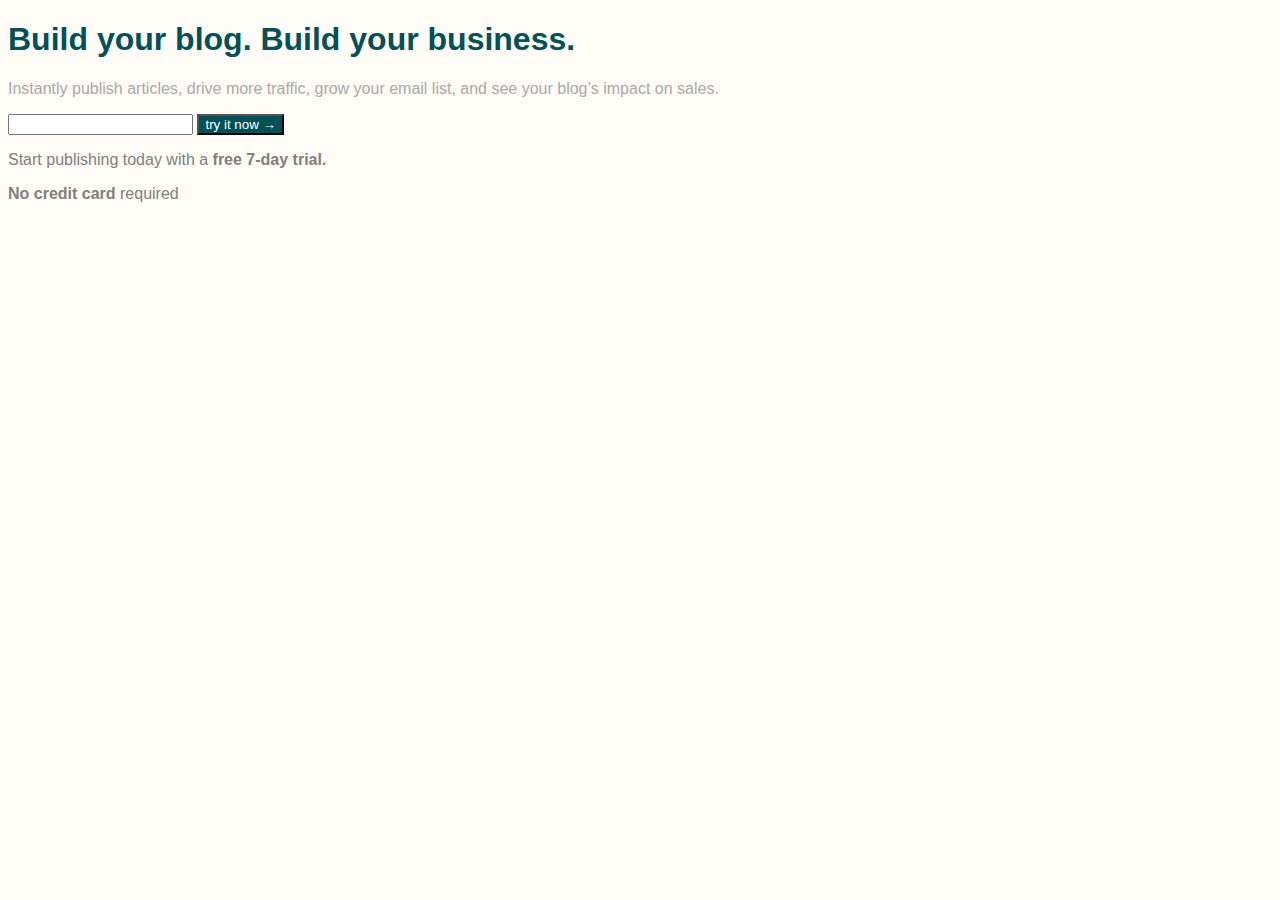
==== index.html @ ec02c958 "Este es mi primer commit" ====
<!DOCTYPE html>
<html lang="en">
<head>
    <meta charset="UTF-8">
    <meta http-equiv="X-UA-Compatible" content="IE=edge">
    <meta name="viewport" content="width=device-width, initial-scale=1.0">
    <link rel="stylesheet" href="style.css">
    <title>Matcha</title>
</head>
<body>
    <h1>Build your blog. Build your business.</h1>

    <p>Instantly publish articles, drive more traffic, grow your email list, and see your blog’s impact on sales.</p>
    <form>
        <input type="email">
        <button type="submit" class="color_boton">
        try it now &rarr;
    </button>
    </form>
    <p class="color_promocional">Start publishing today with a <strong>free 7-day trial. </strong></p>
    <p class="color_promocional"> <strong>No credit card</strong>  required</p>
    <img src="C:\Users\HP SPECTRE\Documents\BEDU\01 - Desarrollo web Fullstack Javascript\01 - Matcha\capterra.png" alt="">

</body>
</html>
---- style.css ----
body{
    background-color: #fffbf7;
    font-family: "Open Sans", sans-serif;
}


h1{
    color:#025157;
}
p{
    color:darkgray; 
}

.color_boton{
    color:white;
    background-color: #025157;
}

.color_promocional{
    color:grey;
}
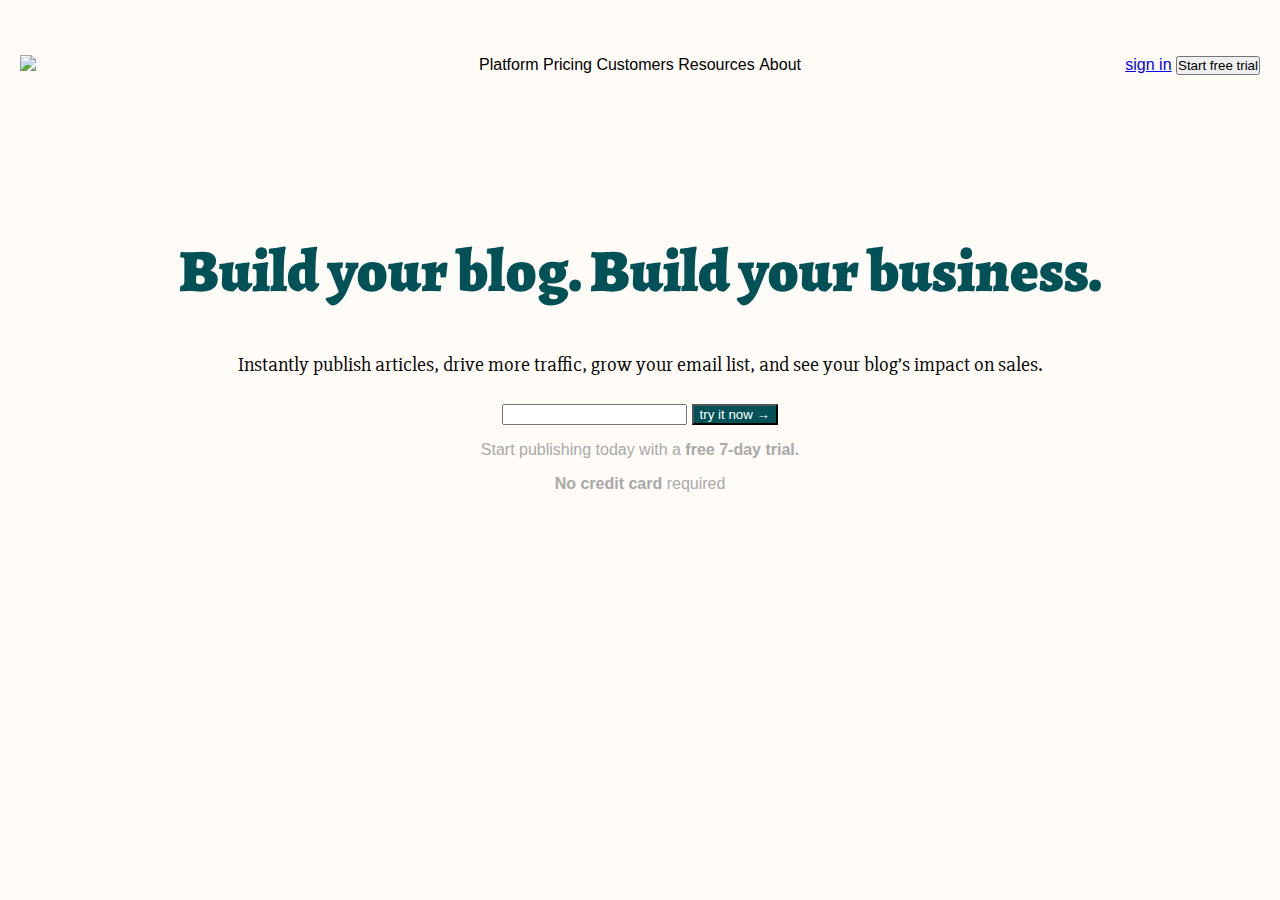
==== commit 3868f2b9: "este es mi segundo codigo de clase" ====
--- a/index.html
+++ b/index.html
@@ -4,13 +4,37 @@
     <meta charset="UTF-8">
     <meta http-equiv="X-UA-Compatible" content="IE=edge">
     <meta name="viewport" content="width=device-width, initial-scale=1.0">
+    <link rel="preconnect" href="https://fonts.googleapis.com">
+    <link rel="preconnect" href="https://fonts.gstatic.com" crossorigin>
+    <link href="https://fonts.googleapis.com/css2?family=Alegreya:wght@500;600;700;900&display=swap" rel="stylesheet">
     <link rel="stylesheet" href="style.css">
+    <link href="https://fonts.googleapis.com/css2?family=Slabo+27px&display=swap" rel="stylesheet">
     <title>Matcha</title>
-</head>
+
 <body>
-    <h1>Build your blog. Build your business.</h1>
+    <header class="header">
+        <a href="#" class="logo">
+            <img src="https://getmatcha.com/wp-content/themes/getmatcha/img/footer_logo.svg">
+        </a>
+        <nav class="navbar">
+            <ul class="ul">
+                <li>Platform</li>
+                <li>Pricing</li>
+                <li>Customers</li>
+                <li>Resources</li>
+                <li>About</li>
+            </ul>
+        </nav>
+        <div class="actions">
+            <a href="#">sign in</a>
+            <button class="Start">Start free trial</button>
+        </div>
+    </header>
 
-    <p>Instantly publish articles, drive more traffic, grow your email list, and see your blog’s impact on sales.</p>
+    <section class="main">
+        <h1>Build your blog. Build your business.</h1>
+
+    <h4>Instantly publish articles, drive more traffic, grow your email list, and see your blog’s impact on sales.</h4>
     <form>
         <input type="email">
         <button type="submit" class="color_boton">
@@ -20,6 +44,8 @@
     <p class="color_promocional">Start publishing today with a <strong>free 7-day trial. </strong></p>
     <p class="color_promocional"> <strong>No credit card</strong>  required</p>
     <img src="C:\Users\HP SPECTRE\Documents\BEDU\01 - Desarrollo web Fullstack Javascript\01 - Matcha\capterra.png" alt="">
+    </section>
+
 
 </body>
 </html>--- a/style.css
+++ b/style.css
@@ -1,14 +1,29 @@
 body{
     background-color: #fffbf7;
     font-family: "Open Sans", sans-serif;
+    margin: 0;
 }
 
+.main h1{
+    color:#025157;
+    font-family: "Alegreya", serif;
+    font-size: 60px;
+    font-weight: 900;
+}
+.main p{
+    color:darkgray; 
 
-h1{
-    color:#025157;
 }
-p{
-    color:darkgray; 
+.main h4{
+    font-family: "Slabo 27px", serif;
+    font-size: 20px;
+    font-weight: 500;
+    
+}
+
+.main{
+    margin-top: 140px;
+    text-align: center;
 }
 
 .color_boton{
@@ -18,4 +33,43 @@
 
 .color_promocional{
     color:grey;
+}
+
+.header{
+    margin-top: 40px;
+    margin-left: 20px;
+    margin-right: 20px;
+    font-size: 0px;
+}
+
+.ul{
+    padding: 0;
+}
+.header li{
+    display: inline;
+    padding: 0;
+}
+
+.header > * {
+    display: inline-block;
+    font-size: 16px;
+    vertical-align: middle;
+}
+
+.header .logo{
+    width: 15%;
+}
+
+.header .navbar{
+    width: 70%;
+    text-align: center;
+}
+
+.header .actions{
+    width: 15%;
+    text-align: right;
+}
+
+.Start{
+    padding: 0;
 }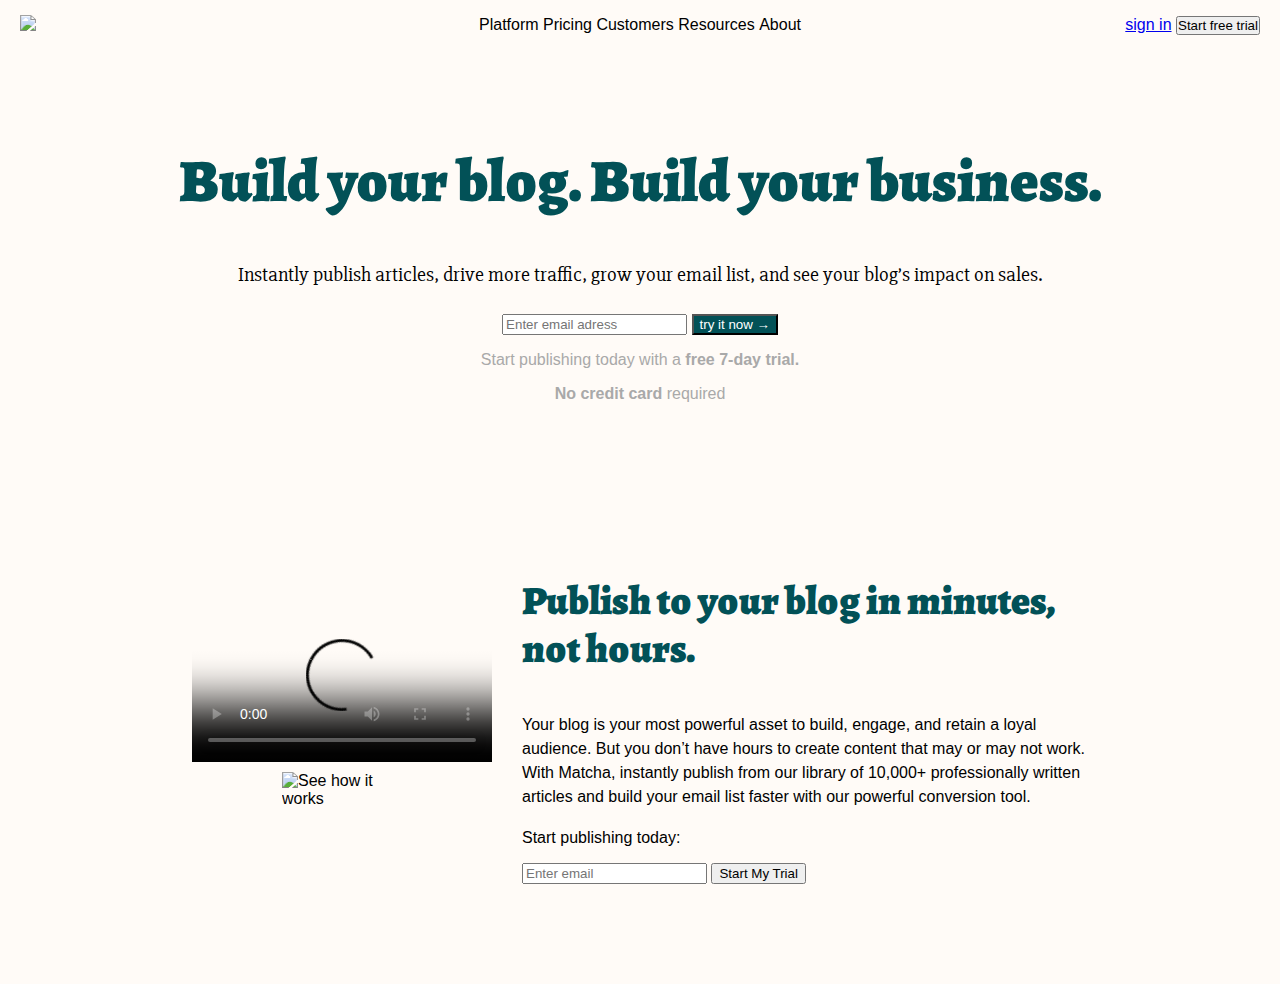
==== commit 4c2dcc03: "mensaje 3ra sesion Flexbox" ====
--- a/index.html
+++ b/index.html
@@ -36,7 +36,7 @@
 
     <h4>Instantly publish articles, drive more traffic, grow your email list, and see your blog’s impact on sales.</h4>
     <form>
-        <input type="email">
+        <input type="email" placeholder="Enter email adress">
         <button type="submit" class="color_boton">
         try it now &rarr;
     </button>
@@ -46,6 +46,42 @@
     <img src="C:\Users\HP SPECTRE\Documents\BEDU\01 - Desarrollo web Fullstack Javascript\01 - Matcha\capterra.png" alt="">
     </section>
 
+    <section class="promo">
+        <article class="explanatory-video">
+            <video controls
+        poster="https://cdn.videvo.net/videvo_files/video/premium/video0036/thumbnails/computer_code00_small.jpg
+        ">
+            <source type="video/webm"
+            src="https://cdn.videvo.net/videvo_files/video/premium/video0036/small_watermarked/computer_code00_preview.webm
+            "  />
+            <source type="video/mp4"
+            src="https://cdn.videvo.net/videvo_files/video/premium/video0036/small_watermarked/computer_code00_preview.mp4
+            "  />
+        </video>
+        <img src="https://getmatcha.com/wp-content/themes/getmatcha/img/see_how_it_works.png" alt="See how it works">
+    </article>
+
+
+        <article class="publish">
+            <h3>Publish to your blog in minutes, not hours.</h3>
+            <p>
+              Your blog is your most powerful asset to build, engage, and retain a
+              loyal audience. But you don’t have hours to create content that may or
+              may not work. With Matcha, instantly publish from our library of
+              10,000+ professionally written articles and build your email list
+              faster with our powerful conversion tool.
+            </p>
+            <div>
+              <p>Start publishing today:</p>
+              <form class="signup-form">
+                <input type="email" placeholder="Enter email">
+                <button>Start My Trial</button>
+              </form>
+            </div>
+          </article>
+
+    </section>
 
 </body>
-</html>+</html>
+
--- a/style.css
+++ b/style.css
@@ -36,10 +36,17 @@
 }
 
 .header{
-    margin-top: 40px;
+    font-family: sans-serif;
+    margin-top: 0px;
     margin-left: 20px;
     margin-right: 20px;
     font-size: 0px;
+    position: fixed;
+    top:0px;
+    right: 0px;
+    left: 0px;
+    background-color: #fffbf7;
+    padding-bottom: 15px;
 }
 
 .ul{
@@ -72,4 +79,45 @@
 
 .Start{
     padding: 0;
+}
+
+/* inicia codigo de section 2 de pubclishing */
+
+.promo {
+    display: flex;
+    flex-direction: row;
+    width: 70%;
+    margin: 100px auto;
+    align-items: center;
+}
+
+.publish{
+    padding-left: 10px;
+}
+.publish h3{
+    font-family: "Alegreya", Serif;
+    font-size: 40px;
+    line-height: 48px;
+    color:#025157;
+    font-weight: 900;
+}
+
+.publish>p{
+    font-size: 16px;
+    color: 343434;
+    line-height: 1.5;
+    margin-bottom: 20px;
+}
+
+.promo .explanatory-video {
+    display: flex;
+    flex-direction: column;
+    align-items:center;
+    padding-right: 20px;
+}
+
+.promo .explanatory-video img {
+    width: 120px;
+    margin-top: 10px;
+    vertical-align: middle;
 }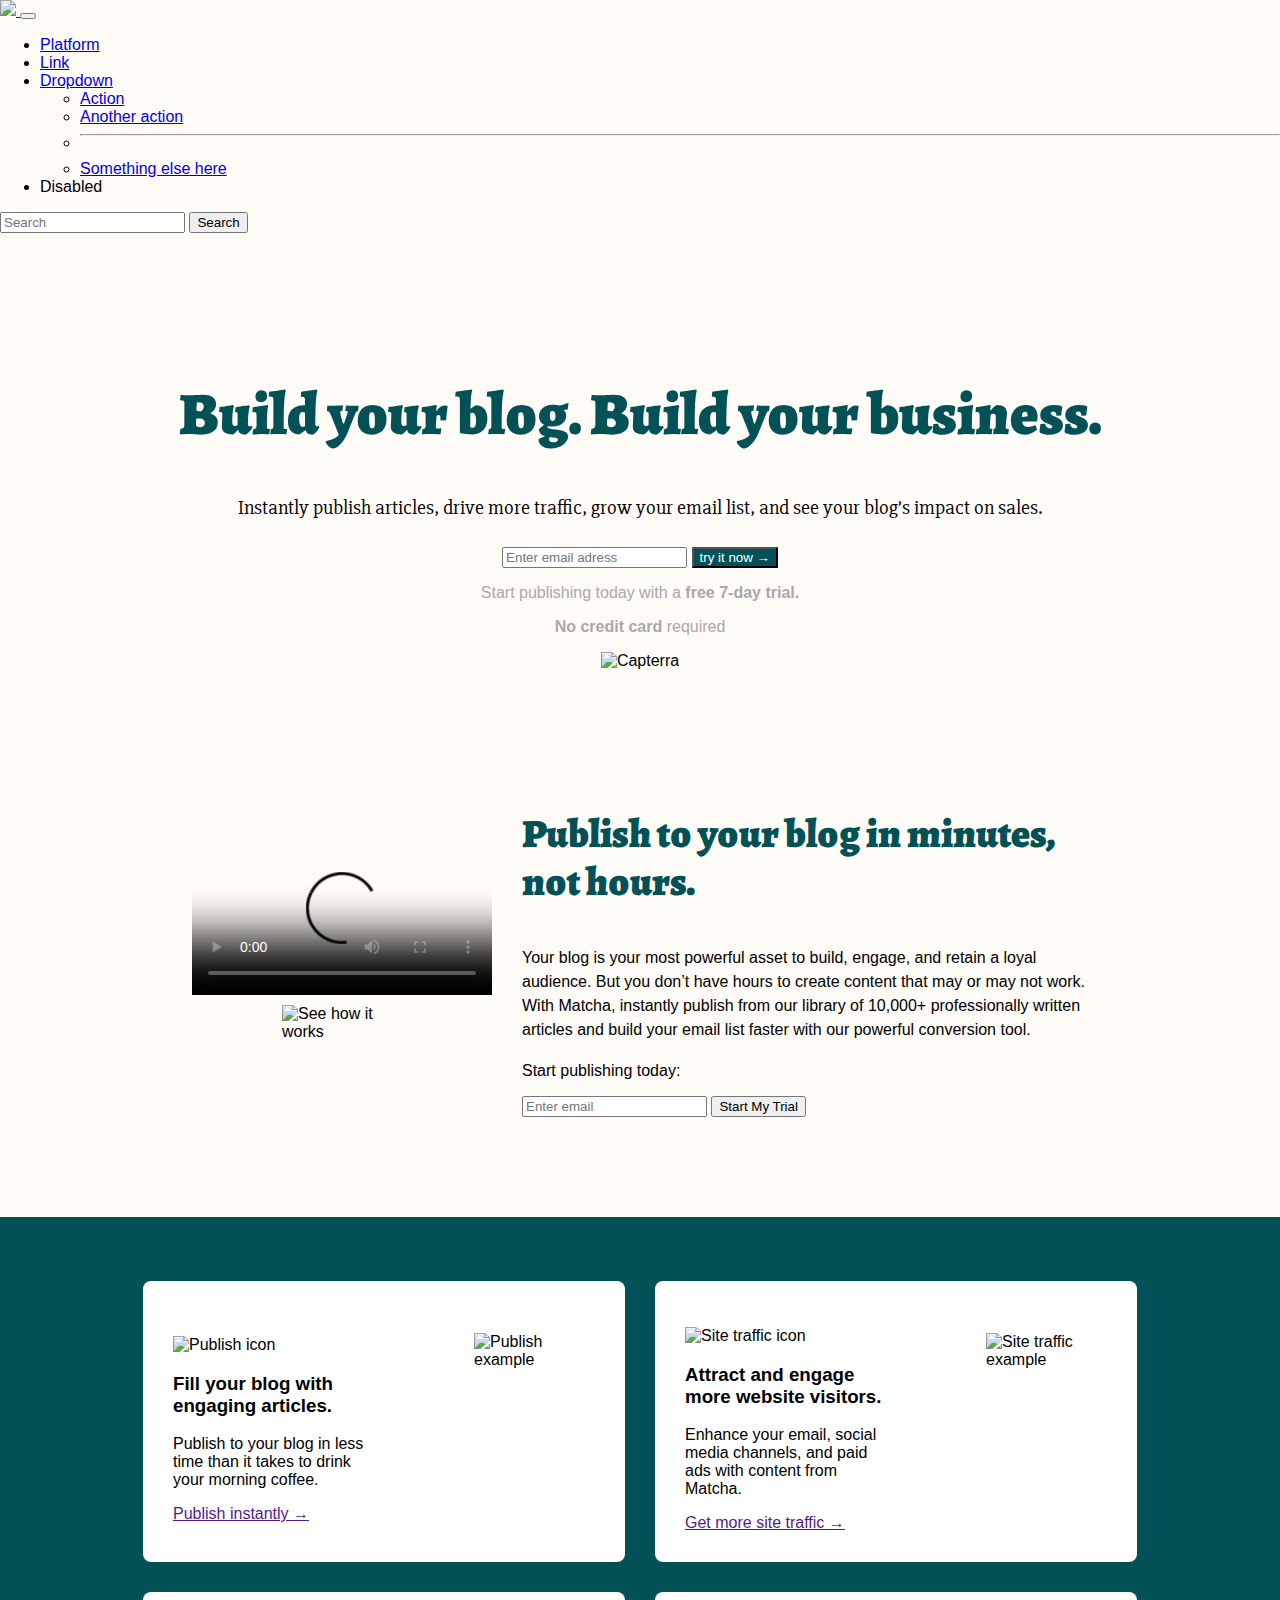
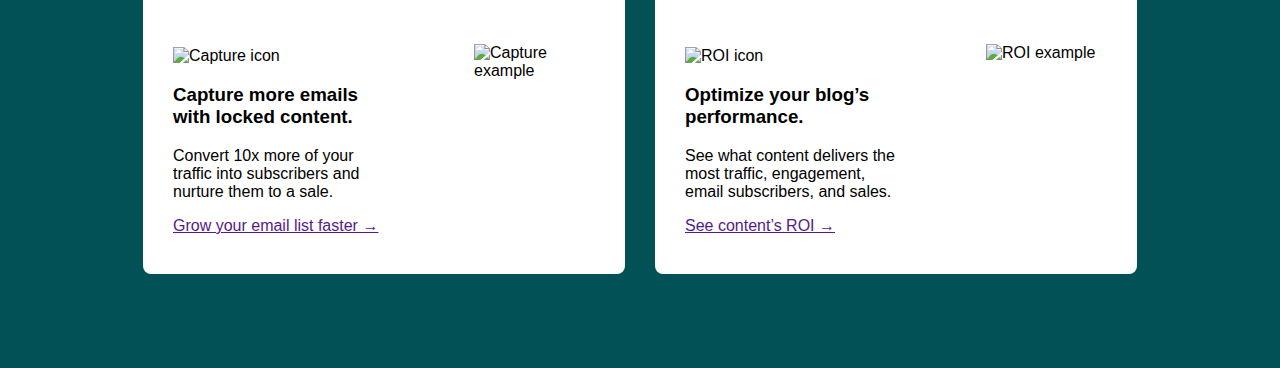
==== commit e0cc4e51: "commit antes de bootstrap" ====
--- a/index.html
+++ b/index.html
@@ -3,7 +3,8 @@
 <head>
     <meta charset="UTF-8">
     <meta http-equiv="X-UA-Compatible" content="IE=edge">
-    <meta name="viewport" content="width=device-width, initial-scale=1.0">
+    <meta name="viewport" content="width=device-width, initial-scale=1.0, user-scalable=no">
+    <link href="https://cdn.jsdelivr.net/npm/bootstrap@5.1.3/dist/css/bootstrap.min.css" rel="stylesheet" integrity="sha384-1BmE4kWBq78iYhFldvKuhfTAU6auU8tT94WrHftjDbrCEXSU1oBoqyl2QvZ6jIW3" crossorigin="anonymous">
     <link rel="preconnect" href="https://fonts.googleapis.com">
     <link rel="preconnect" href="https://fonts.gstatic.com" crossorigin>
     <link href="https://fonts.googleapis.com/css2?family=Alegreya:wght@500;600;700;900&display=swap" rel="stylesheet">
@@ -12,7 +13,8 @@
     <title>Matcha</title>
 
 <body>
-    <header class="header">
+    
+  <!-- <header class="header">
         <a href="#" class="logo">
             <img src="https://getmatcha.com/wp-content/themes/getmatcha/img/footer_logo.svg">
         </a>
@@ -29,7 +31,46 @@
             <a href="#">sign in</a>
             <button class="Start">Start free trial</button>
         </div>
-    </header>
+    </header> -->
+    
+    <nav class="navbar navbar-expand-lg navbar-light bg-light">
+      <div class="container-fluid">
+        <a class="navbar-brand" href="#">
+          <img src="https://getmatcha.com/wp-content/themes/getmatcha/img/footer_logo.svg">
+        </a>
+        <button class="navbar-toggler" type="button" data-bs-toggle="collapse" data-bs-target="#navbarSupportedContent" aria-controls="navbarSupportedContent" aria-expanded="false" aria-label="Toggle navigation">
+          <span class="navbar-toggler-icon"></span>
+        </button>
+        <div class="collapse navbar-collapse" id="navbarSupportedContent">
+          <ul class="navbar-nav me-auto mb-2 mb-lg-0">
+            <li class="nav-item">
+              <a class="nav-link active" aria-current="page" href="#">Platform</a>
+            </li>
+            <li class="nav-item">
+              <a class="nav-link" href="#">Link</a>
+            </li>
+            <li class="nav-item dropdown">
+              <a class="nav-link dropdown-toggle" href="#" id="navbarDropdown" role="button" data-bs-toggle="dropdown" aria-expanded="false">
+                Dropdown
+              </a>
+              <ul class="dropdown-menu" aria-labelledby="navbarDropdown">
+                <li><a class="dropdown-item" href="#">Action</a></li>
+                <li><a class="dropdown-item" href="#">Another action</a></li>
+                <li><hr class="dropdown-divider"></li>
+                <li><a class="dropdown-item" href="#">Something else here</a></li>
+              </ul>
+            </li>
+            <li class="nav-item">
+              <a class="nav-link disabled">Disabled</a>
+            </li>
+          </ul>
+          <form class="d-flex">
+            <input class="form-control me-2" type="search" placeholder="Search" aria-label="Search">
+            <button class="btn btn-outline-success" type="submit">Search</button>
+          </form>
+        </div>
+      </div>
+    </nav>
 
     <section class="main">
         <h1>Build your blog. Build your business.</h1>
@@ -43,7 +84,7 @@
     </form>
     <p class="color_promocional">Start publishing today with a <strong>free 7-day trial. </strong></p>
     <p class="color_promocional"> <strong>No credit card</strong>  required</p>
-    <img src="C:\Users\HP SPECTRE\Documents\BEDU\01 - Desarrollo web Fullstack Javascript\01 - Matcha\capterra.png" alt="">
+    <img class="imgcapterra" src="C:\Users\HP SPECTRE\Documents\BEDU\01 - Desarrollo web Fullstack Javascript\01 - Matcha\capterra.png" alt="Capterra">
     </section>
 
     <section class="promo">
@@ -82,6 +123,86 @@
 
     </section>
 
+    <section class="features">
+        <article class="feature-card">
+            <div class="feature-content">
+              <figure>
+                <img src="https://getmatcha.com/wp-content/themes/getmatcha/img/icon_publish.png" alt="Publish icon">
+              </figure>
+              <h3>Fill your blog with engaging articles.</h3>
+              <p>
+                Publish to your blog in less time than it takes to drink your
+                morning coffee.
+              </p>
+              <a href="">Publish instantly →</a>
+            </div>
+            <div class="feature-image">
+              <figure>
+                <img src="https://getmatcha.com/wp-content/themes/getmatcha/img/image_publish.png" alt="Publish example">
+              </figure>
+            </div>
+          </article>
+        <article class="feature-card">
+                <div class="feature-content">
+                  <figure>
+                    <img src="https://getmatcha.com/wp-content/themes/getmatcha/img/icon_site_traffic.png" alt="Site traffic icon">
+                  </figure>
+                  <h3>Attract and engage more website visitors.</h3>
+                  <p>
+                    Enhance your email, social media channels, and paid ads with content
+                    from Matcha.
+                  </p>
+                  <a href="">Get more site traffic →</a>
+                </div>
+                <div class="feature-image">
+                  <figure>
+                    <img src="https://getmatcha.com/wp-content/themes/getmatcha/img/image_site_traffic.png" alt="Site traffic example">
+                  </figure>
+                </div>
+        </article>
+        <article class="feature-card">
+                <div class="feature-content">
+                  <figure>
+                    <img src="https://getmatcha.com/wp-content/themes/getmatcha/img/icon_capture.png" alt="Capture icon">
+                  </figure>
+                  <h3>Capture more emails with locked content.</h3>
+                  <p>
+                    Convert 10x more of your traffic into subscribers and nurture them
+                    to a sale.
+                  </p>
+                  <a href="">Grow your email list faster →</a>
+                </div>
+                <div class="feature-image">
+                  <figure>
+                    <img src="https://getmatcha.com/wp-content/themes/getmatcha/img/image_capture.png" alt="Capture example">
+                  </figure>
+                </div>
+        </article>
+        <article class="feature-card">
+                <div class="feature-content">
+                  <figure>
+                    <img src="https://getmatcha.com/wp-content/themes/getmatcha/img/icon_roi.png" alt="ROI icon">
+                  </figure>
+                  <h3>Optimize your blog’s performance.</h3>
+                  <p>
+                    See what content delivers the most traffic, engagement, email
+                    subscribers, and sales.
+                  </p>
+                  <a href="">See content’s ROI →</a>
+                </div>
+                <div class="feature-image">
+                  <figure>
+                    <img src="https://getmatcha.com/wp-content/themes/getmatcha/img/image_roi.png" alt="ROI example">
+                  </figure>
+                </div>
+        </article>
+
+    </section>
 </body>
 </html>
 
+
+<!-- pagina de estensiones de visual estudio -->
+<!-- https://www.youtube.com/watch?v=cwvpqNggpS8 -->
+
+
--- a/style.css
+++ b/style.css
@@ -120,4 +120,104 @@
     width: 120px;
     margin-top: 10px;
     vertical-align: middle;
+}
+
+/*sección 3 de GRID de CSS*/
+
+.features {
+    display: grid;
+    grid-template: repeat(2, 1fr) / repeat(2, 1fr);
+    height: auto;
+    background-color: #025157;
+    padding: 5% 10%;
+}
+
+.features .feature-card {
+    background-color: #ffffff;
+    margin: 0 15px 30px;
+    padding: 30px;
+    border-radius: 8px;
+    display: flex;
+    align-items: center;
+    overflow: hidden;
+}
+
+.feature-content {
+    flex: 1;
+}
+
+.feature-content figure {
+    margin-left: 0;
+}
+
+.features .feature-card .feature-content img {
+    width: 50px;
+}
+
+.feature-image {
+    flex: 1;
+    width: 40%;
+    height: 80%;
+    position: relative;
+    right: -50px;
+}
+
+.feature-image figure {
+    height: 100%;
+    margin-top: 0;
+}
+.feature-image figure img {
+    height: 100%;
+    margin-top: 0;
+}
+
+  /*comenzamos lo responsive con media query */
+
+@media (max-width: 426px){
+    body{
+        background-color: aqua;
+    }
+    .actions,
+    .navbar{
+        display: none;
+    }
+    .header {
+        padding: 15px;
+        z-index: 1;
+        margin: 0px;
+    }
+    .main {
+        margin-top: 130px;
+    }
+    .main h1 {
+        font-size: 30px;
+    }
+    .main .imgcapterra {
+        width: 100%;
+    }
+    .promo {
+        flex-direction: column;
+        max-width: 90%;
+        width: unset;
+    }
+    .explanatory-video > video {
+        width: 100%;
+    }
+    .publish {
+        margin-top: 10px;
+    }
+    .publish h3 {
+        font-size: 25px;
+    }
+    .features {
+        display: inline-block;
+        width: 100%;
+        padding: 15px;
+    }
+    .feature-image{
+        display: none;
+    }
+    .feature-card {
+        padding: 10px;
+    }
 }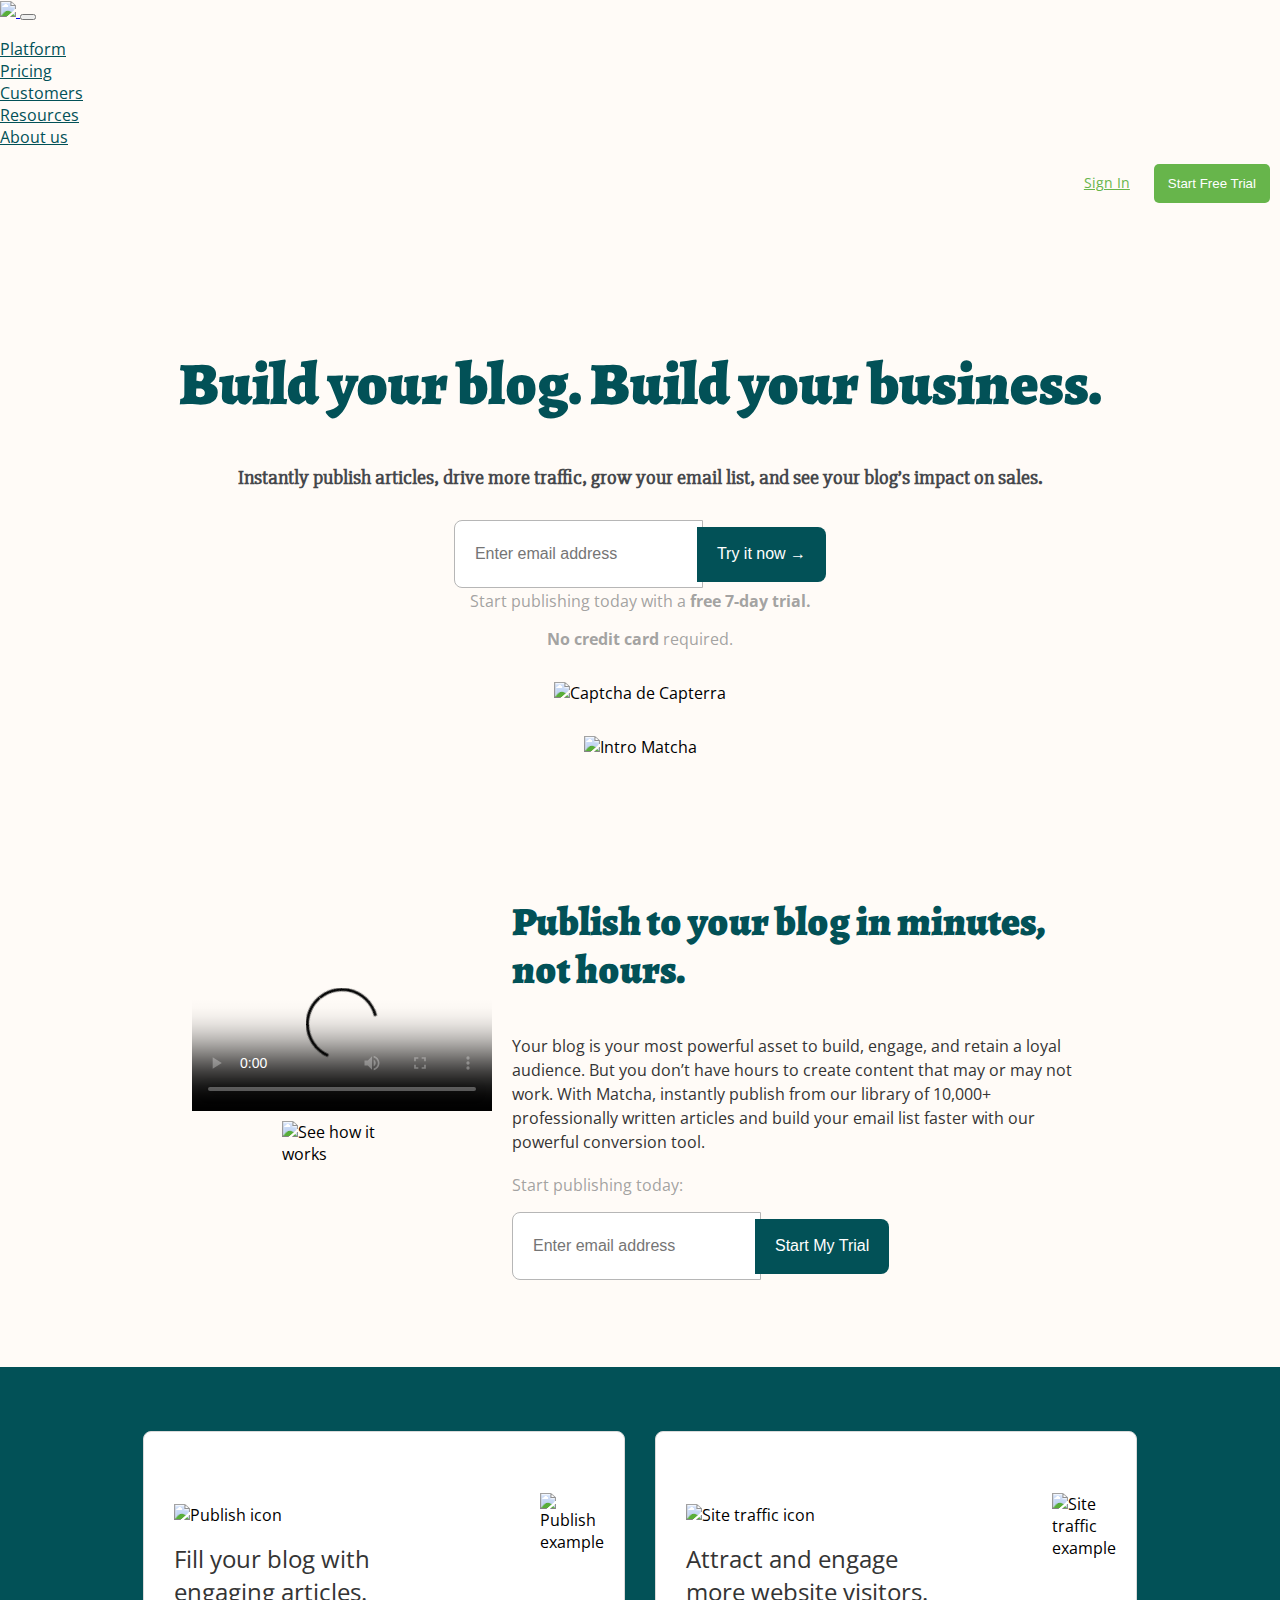
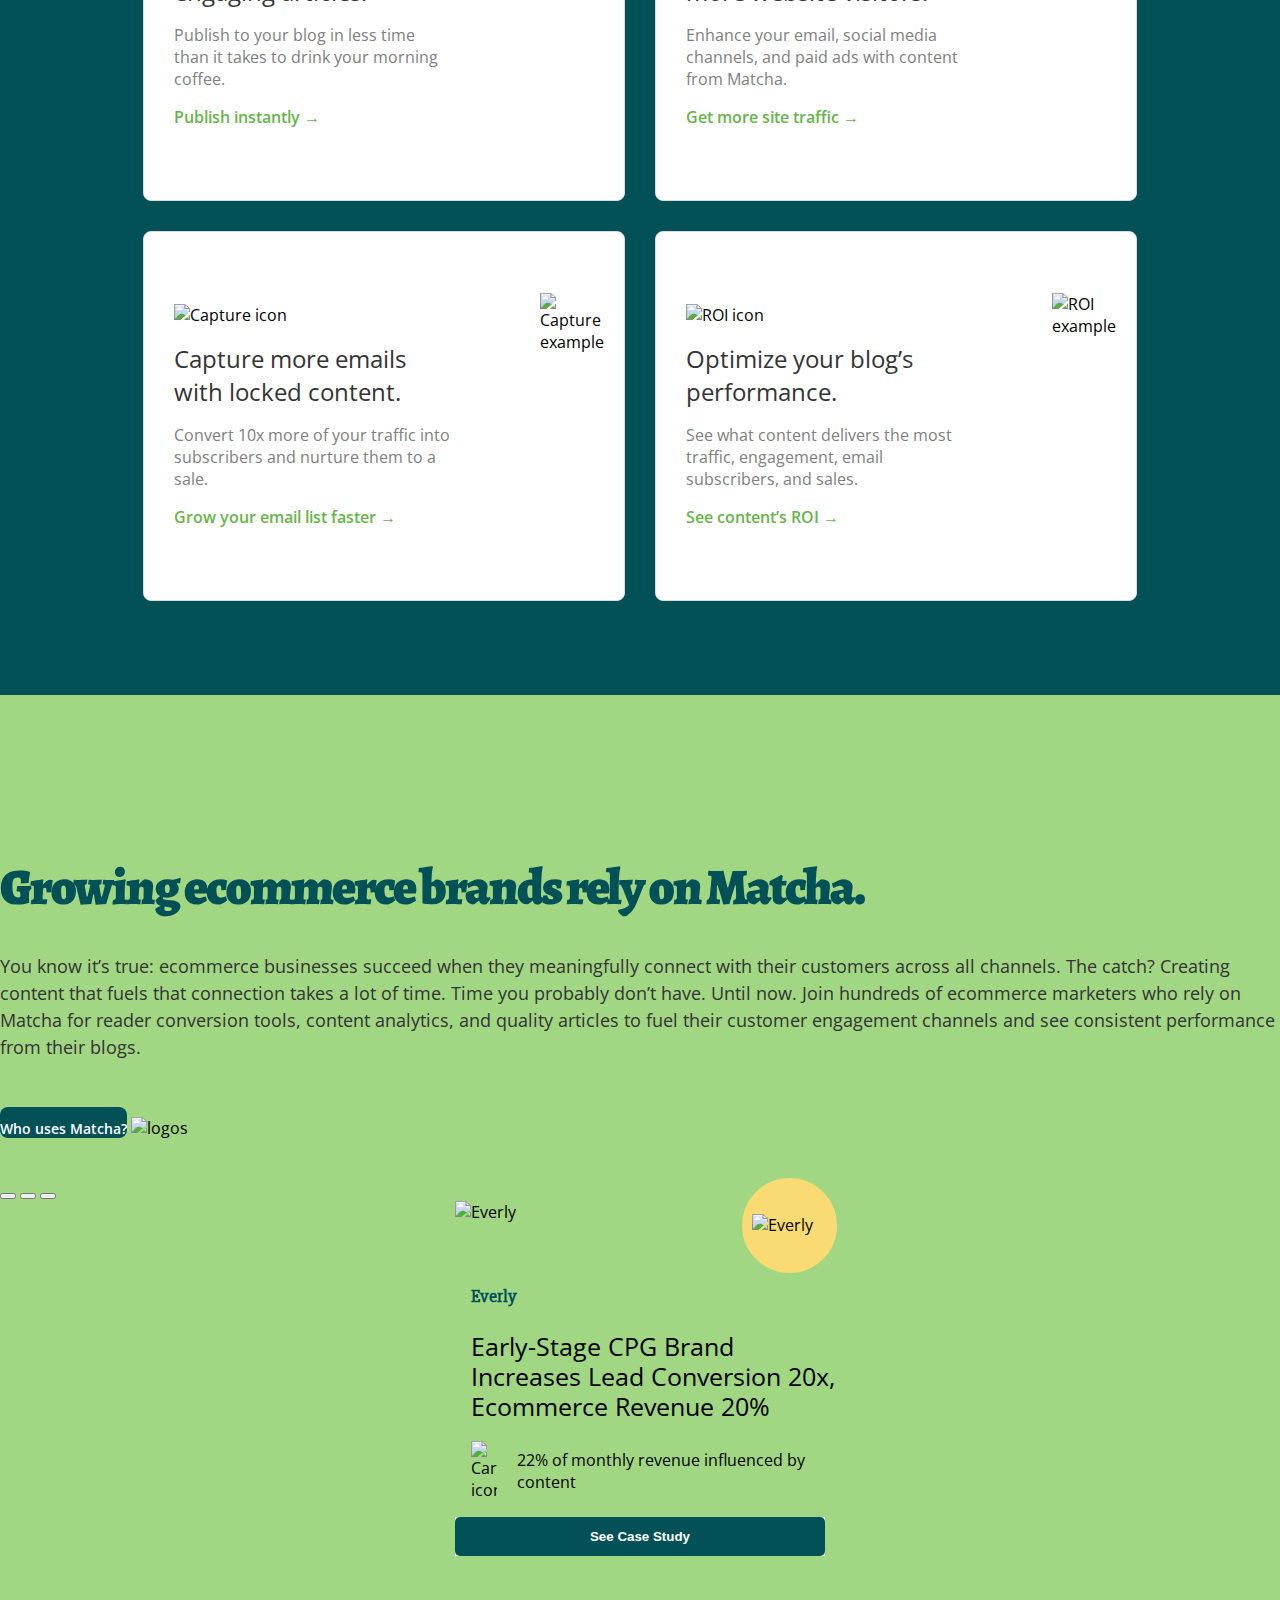
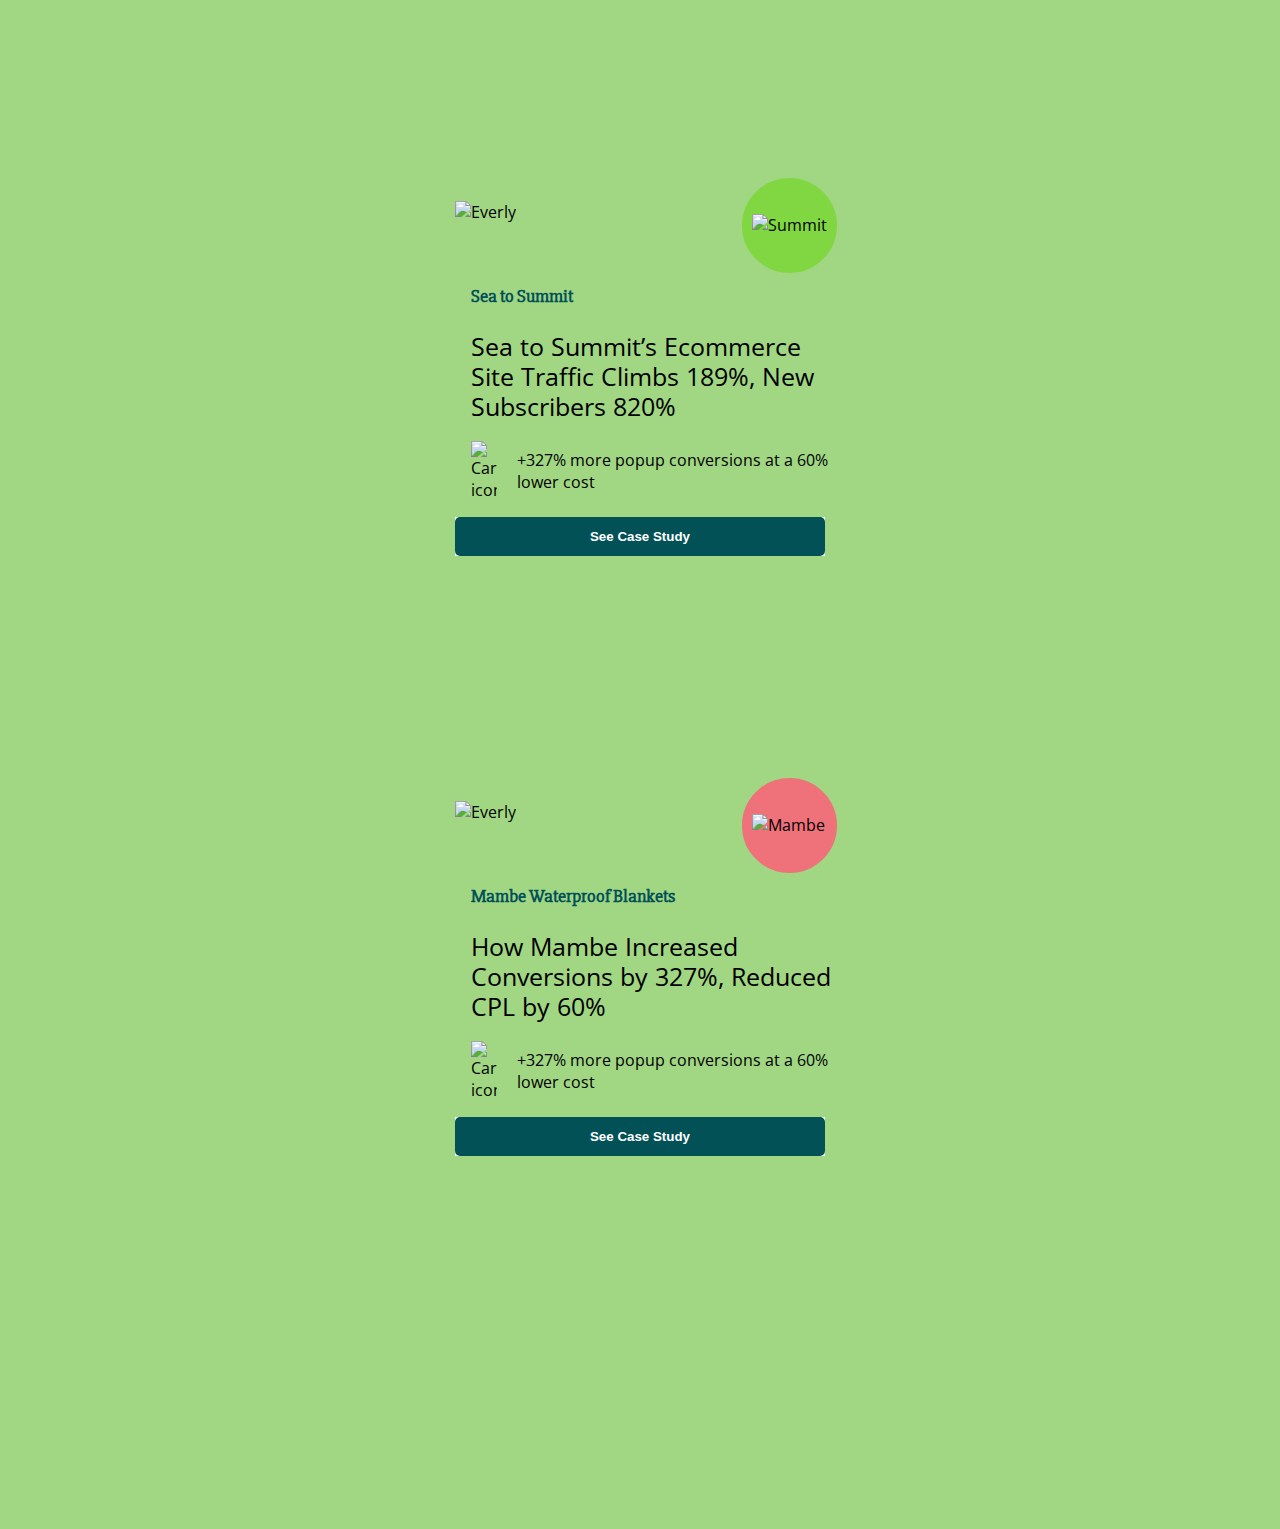
==== commit ef9c50f0: "Actualización Matcha con Profesor 7ma clase" ====
--- a/index.html
+++ b/index.html
@@ -1,204 +1,336 @@
 <!DOCTYPE html>
 <html lang="en">
+
 <head>
-    <meta charset="UTF-8">
-    <meta http-equiv="X-UA-Compatible" content="IE=edge">
-    <meta name="viewport" content="width=device-width, initial-scale=1.0, user-scalable=no">
-    <link href="https://cdn.jsdelivr.net/npm/bootstrap@5.1.3/dist/css/bootstrap.min.css" rel="stylesheet" integrity="sha384-1BmE4kWBq78iYhFldvKuhfTAU6auU8tT94WrHftjDbrCEXSU1oBoqyl2QvZ6jIW3" crossorigin="anonymous">
-    <link rel="preconnect" href="https://fonts.googleapis.com">
-    <link rel="preconnect" href="https://fonts.gstatic.com" crossorigin>
-    <link href="https://fonts.googleapis.com/css2?family=Alegreya:wght@500;600;700;900&display=swap" rel="stylesheet">
-    <link rel="stylesheet" href="style.css">
-    <link href="https://fonts.googleapis.com/css2?family=Slabo+27px&display=swap" rel="stylesheet">
-    <title>Matcha</title>
+  <meta charset="UTF-8">
+  <meta http-equiv="X-UA-Compatible" content="IE=edge">
+  <meta name="viewport" content="width=device-width, initial-scale=1.0, user-scalable=no">
+  <link href="https://cdn.jsdelivr.net/npm/bootstrap@5.1.3/dist/css/bootstrap.min.css" rel="stylesheet"
+    integrity="sha384-1BmE4kWBq78iYhFldvKuhfTAU6auU8tT94WrHftjDbrCEXSU1oBoqyl2QvZ6jIW3" crossorigin="anonymous">
+  <link rel="preconnect" href="https://fonts.googleapis.com">
+  <link rel="preconnect" href="https://fonts.gstatic.com" crossorigin>
+  <link
+    href="https://fonts.googleapis.com/css2?family=Alegreya:wght@500;700;900&family=Slabo+27px&family=Open+Sans&display=swap"
+    rel="stylesheet">
+  <link rel="stylesheet" href="style.css">
+  <title>Matcha</title>
+</head>
+<link href="https://cdn.jsdelivr.net/npm/bootstrap@5.1.3/dist/css/bootstrap.min.css" rel="stylesheet"
+  integrity="sha384-1BmE4kWBq78iYhFldvKuhfTAU6auU8tT94WrHftjDbrCEXSU1oBoqyl2QvZ6jIW3" crossorigin="anonymous">
 
 <body>
-    
+
   <!-- <header class="header">
-        <a href="#" class="logo">
-            <img src="https://getmatcha.com/wp-content/themes/getmatcha/img/footer_logo.svg">
-        </a>
-        <nav class="navbar">
-            <ul class="ul">
-                <li>Platform</li>
-                <li>Pricing</li>
-                <li>Customers</li>
-                <li>Resources</li>
-                <li>About</li>
-            </ul>
-        </nav>
+    <a href="#" class="logo">
+      <img src="https://getmatcha.com/wp-content/themes/getmatcha/img/footer_logo.svg" />
+    </a>
+    <nav class="navbar">
+      <ul>
+        <li class="menu-item">Platform</li>
+        <li class="menu-item">Pricing</li>
+        <li class="menu-item">Customers</li>
+        <li class="menu-item">Resources</li>
+        <li class="menu-item">About</li>
+      </ul>
+    </nav>
+    <div class="actions">
+      <a href="#">Sign In</a>
+      <button>Start Free Trial</button>
+    </div>
+  </header> -->
+
+  <nav class="navbar navbar-expand-lg navbar-light sticky-top" style="background-color: #fffbf7;">
+    <div class="container-fluid">
+      <a class="navbar-brand" href="#">
+        <img src="https://getmatcha.com/wp-content/themes/getmatcha/img/footer_logo.svg" />
+      </a>
+      <button class="navbar-toggler" type="button" data-bs-toggle="collapse" data-bs-target="#navbarSupportedContent"
+        aria-controls="navbarSupportedContent" aria-expanded="false" aria-label="Toggle navigation">
+        <span class="navbar-toggler-icon"></span>
+      </button>
+      <div class="collapse navbar-collapse" id="navbarSupportedContent">
+        <ul class="navbar-nav mx-auto mb-2 mb-lg-0">
+          <li class="nav-item">
+            <a class="nav-link active" aria-current="page" href="./platform.html">Platform</a>
+          </li>
+
+          <li class="nav-item">
+            <a class="nav-link" href="#">Pricing</a>
+          </li>
+
+          <li class="nav-item">
+            <a class="nav-link" href="#">Customers</a>
+          </li>
+
+          <li class="nav-item">
+            <a class="nav-link" href="#">Resources</a>
+          </li>
+
+          <li class="nav-item">
+            <a class="nav-link" href="#">About us</a>
+          </li>
+
+        </ul>
         <div class="actions">
-            <a href="#">sign in</a>
-            <button class="Start">Start free trial</button>
+          <a href="#">Sign In</a>
+          <button>Start Free Trial</button>
         </div>
-    </header> -->
-    
-    <nav class="navbar navbar-expand-lg navbar-light bg-light">
-      <div class="container-fluid">
-        <a class="navbar-brand" href="#">
-          <img src="https://getmatcha.com/wp-content/themes/getmatcha/img/footer_logo.svg">
-        </a>
-        <button class="navbar-toggler" type="button" data-bs-toggle="collapse" data-bs-target="#navbarSupportedContent" aria-controls="navbarSupportedContent" aria-expanded="false" aria-label="Toggle navigation">
-          <span class="navbar-toggler-icon"></span>
-        </button>
-        <div class="collapse navbar-collapse" id="navbarSupportedContent">
-          <ul class="navbar-nav me-auto mb-2 mb-lg-0">
-            <li class="nav-item">
-              <a class="nav-link active" aria-current="page" href="#">Platform</a>
-            </li>
-            <li class="nav-item">
-              <a class="nav-link" href="#">Link</a>
-            </li>
-            <li class="nav-item dropdown">
-              <a class="nav-link dropdown-toggle" href="#" id="navbarDropdown" role="button" data-bs-toggle="dropdown" aria-expanded="false">
-                Dropdown
-              </a>
-              <ul class="dropdown-menu" aria-labelledby="navbarDropdown">
-                <li><a class="dropdown-item" href="#">Action</a></li>
-                <li><a class="dropdown-item" href="#">Another action</a></li>
-                <li><hr class="dropdown-divider"></li>
-                <li><a class="dropdown-item" href="#">Something else here</a></li>
-              </ul>
-            </li>
-            <li class="nav-item">
-              <a class="nav-link disabled">Disabled</a>
-            </li>
-          </ul>
-          <form class="d-flex">
-            <input class="form-control me-2" type="search" placeholder="Search" aria-label="Search">
-            <button class="btn btn-outline-success" type="submit">Search</button>
-          </form>
+      </div>
+    </div>
+  </nav>
+
+  <section class="main">
+    <h1>Build your blog. Build your business.</h1>
+
+    <h4>Instantly publish articles, drive more traffic, grow your email list, and see your blog’s impact on sales.</h4>
+
+    <form class="signup-form">
+      <input class="input-main" type="email" placeholder="Enter email address" />
+      <button type="submit" class="texto-boton">
+        Try it now &rarr;
+      </button>
+    </form>
+
+    <p class="texto-promocional">Start publishing today with a <strong>free 7-day trial.</strong></p>
+    <p class="texto-promocional"><strong>No credit card</strong> required.</p>
+
+    <figure class="banner">
+      <img src="https://getmatcha.com/wp-content/themes/getmatcha/img/capterra.png" alt="Captcha de Capterra">
+    </figure>
+    <figure class="intro">
+      <img src="https://getmatcha.com/wp-content/uploads/2019/09/intro_group_image.png" alt="Intro Matcha">
+    </figure>
+  </section>
+
+  <section class="promo">
+    <article class="explanatory-video">
+      <video controls
+        poster="https://cdn.videvo.net/videvo_files/video/premium/video0036/thumbnails/computer_code00_small.jpg">
+        <source type="video/webm"
+          src="https://cdn.videvo.net/videvo_files/video/premium/video0036/small_watermarked/computer_code00_preview.webm" />
+        <source type="video/mp4"
+          src="https://cdn.videvo.net/videvo_files/video/premium/video0036/small_watermarked/computer_code00_preview.mp4" />
+      </video>
+      <img src="https://getmatcha.com/wp-content/themes/getmatcha/img/see_how_it_works.png" alt="See how it works" />
+    </article>
+
+    <article class="publish">
+      <h3>Publish to your blog in minutes, not hours.</h3>
+      <p>
+        Your blog is your most powerful asset to build, engage, and retain a
+        loyal audience. But you don’t have hours to create content that may or
+        may not work. With Matcha, instantly publish from our library of
+        10,000+ professionally written articles and build your email list
+        faster with our powerful conversion tool.
+      </p>
+      <div>
+        <p class="texto-promocional">Start publishing today:</p>
+        <form class="signup-form">
+          <input class="input-main" type="email" placeholder="Enter email address" />
+          <button type="submit" class="texto-boton">
+            Start My Trial
+          </button>
+        </form>
+      </div>
+    </article>
+
+  </section>
+
+  <section class="features">
+    <article class="feature-card">
+      <div class="feature-content">
+        <figure>
+          <img src="https://getmatcha.com/wp-content/themes/getmatcha/img/icon_publish.png" alt="Publish icon">
+        </figure>
+        <h3>Fill your blog with engaging articles.</h3>
+        <p>
+          Publish to your blog in less time than it takes to drink your
+          morning coffee.
+        </p>
+        <a href="">Publish instantly →</a>
+      </div>
+
+      <div class="feature-image">
+        <figure>
+          <img src="https://getmatcha.com/wp-content/themes/getmatcha/img/image_publish.png" alt="Publish example">
+        </figure>
+      </div>
+    </article>
+
+    <article class="feature-card">
+      <div class="feature-content">
+        <figure>
+          <img src="https://getmatcha.com/wp-content/themes/getmatcha/img/icon_site_traffic.png"
+            alt="Site traffic icon">
+        </figure>
+        <h3>Attract and engage more website visitors.</h3>
+        <p>
+          Enhance your email, social media channels, and paid ads with content
+          from Matcha.
+        </p>
+        <a href="">Get more site traffic →</a>
+      </div>
+      <div class="feature-image">
+        <figure>
+          <img src="https://getmatcha.com/wp-content/themes/getmatcha/img/image_site_traffic.png"
+            alt="Site traffic example">
+        </figure>
+      </div>
+    </article>
+
+    <article class="feature-card">
+      <div class="feature-content">
+        <figure>
+          <img src="https://getmatcha.com/wp-content/themes/getmatcha/img/icon_capture.png" alt="Capture icon">
+        </figure>
+        <h3>Capture more emails with locked content.</h3>
+        <p>
+          Convert 10x more of your traffic into subscribers and nurture them
+          to a sale.
+        </p>
+        <a href="">Grow your email list faster →</a>
+      </div>
+      <div class="feature-image">
+        <figure>
+          <img src="https://getmatcha.com/wp-content/themes/getmatcha/img/image_capture.png" alt="Capture example">
+        </figure>
+      </div>
+    </article>
+
+    <article class="feature-card">
+      <div class="feature-content">
+        <figure>
+          <img src="https://getmatcha.com/wp-content/themes/getmatcha/img/icon_roi.png" alt="ROI icon">
+        </figure>
+        <h3>Optimize your blog’s performance.</h3>
+        <p>
+          See what content delivers the most traffic, engagement, email
+          subscribers, and sales.
+        </p>
+        <a href="">See content’s ROI →</a>
+      </div>
+      <div class="feature-image">
+        <figure>
+          <img src="https://getmatcha.com/wp-content/themes/getmatcha/img/image_roi.png" alt="ROI example">
+        </figure>
+      </div>
+    </article>
+  </section>
+
+  <section class="card-container">
+    <div class="container">
+      <div class="row p-2">
+        <div class="col-12 col-md-8 comments">
+          <h1>Growing ecommerce brands rely on Matcha.</h1>
+          <p>
+            You know it’s true: ecommerce businesses succeed when they meaningfully connect with their customers across
+            all channels. The catch? Creating content that fuels that connection takes a lot of time. Time you probably
+            don’t have. Until now.
+            Join hundreds of ecommerce marketers who rely on Matcha for reader conversion tools, content analytics, and
+            quality articles to fuel their customer engagement channels and see consistent performance from their blogs.
+          </p>
+          <div class="col-12 d-flex flex-column justify-content-start">
+            <a class="btn btn-beefy">Who uses Matcha?</a>
+            <img src="https://getmatcha.com/wp-content/uploads/2020/04/logos-matcha.png" alt="logos" />
+          </div>
         </div>
-      </div>
-    </nav>
-
-    <section class="main">
-        <h1>Build your blog. Build your business.</h1>
-
-    <h4>Instantly publish articles, drive more traffic, grow your email list, and see your blog’s impact on sales.</h4>
-    <form>
-        <input type="email" placeholder="Enter email adress">
-        <button type="submit" class="color_boton">
-        try it now &rarr;
-    </button>
-    </form>
-    <p class="color_promocional">Start publishing today with a <strong>free 7-day trial. </strong></p>
-    <p class="color_promocional"> <strong>No credit card</strong>  required</p>
-    <img class="imgcapterra" src="C:\Users\HP SPECTRE\Documents\BEDU\01 - Desarrollo web Fullstack Javascript\01 - Matcha\capterra.png" alt="Capterra">
-    </section>
-
-    <section class="promo">
-        <article class="explanatory-video">
-            <video controls
-        poster="https://cdn.videvo.net/videvo_files/video/premium/video0036/thumbnails/computer_code00_small.jpg
-        ">
-            <source type="video/webm"
-            src="https://cdn.videvo.net/videvo_files/video/premium/video0036/small_watermarked/computer_code00_preview.webm
-            "  />
-            <source type="video/mp4"
-            src="https://cdn.videvo.net/videvo_files/video/premium/video0036/small_watermarked/computer_code00_preview.mp4
-            "  />
-        </video>
-        <img src="https://getmatcha.com/wp-content/themes/getmatcha/img/see_how_it_works.png" alt="See how it works">
-    </article>
-
-
-        <article class="publish">
-            <h3>Publish to your blog in minutes, not hours.</h3>
-            <p>
-              Your blog is your most powerful asset to build, engage, and retain a
-              loyal audience. But you don’t have hours to create content that may or
-              may not work. With Matcha, instantly publish from our library of
-              10,000+ professionally written articles and build your email list
-              faster with our powerful conversion tool.
-            </p>
-            <div>
-              <p>Start publishing today:</p>
-              <form class="signup-form">
-                <input type="email" placeholder="Enter email">
-                <button>Start My Trial</button>
-              </form>
+
+        <div class="col-12 col-md-4">
+          <div id="carouselExampleIndicators" class="carousel slide" data-bs-ride="carousel">
+            <div class="carousel-indicators selectores">
+              <button type="button" data-bs-target="#carouselExampleIndicators" data-bs-slide-to="0" class="active"
+                aria-current="true" aria-label="Slide 1"></button>
+              <button type="button" data-bs-target="#carouselExampleIndicators" data-bs-slide-to="1"
+                aria-label="Slide 2"></button>
+              <button type="button" data-bs-target="#carouselExampleIndicators" data-bs-slide-to="2"
+                aria-label="Slide 3"></button>
             </div>
-          </article>
-
-    </section>
-
-    <section class="features">
-        <article class="feature-card">
-            <div class="feature-content">
-              <figure>
-                <img src="https://getmatcha.com/wp-content/themes/getmatcha/img/icon_publish.png" alt="Publish icon">
-              </figure>
-              <h3>Fill your blog with engaging articles.</h3>
-              <p>
-                Publish to your blog in less time than it takes to drink your
-                morning coffee.
-              </p>
-              <a href="">Publish instantly →</a>
+            <div class="carousel-inner">
+              <div class="carousel-item active">
+                <!-- Tarjeta 1: Everly -->
+                <div class="card">
+                  <img src="https://getmatcha.com/wp-content/uploads/2019/05/profile-headshot-square.png"
+                    class="card-img-top" alt="Everly">
+                  <div class="card-body">
+                    <div class="card-circle everly">
+                      <img src="https://getmatcha.com/wp-content/uploads/2019/05/everly_logo_blue_v3_x60@2x.png"
+                        alt="Everly">
+                    </div>
+                    <h4>Everly</h4>
+                    <h3>
+                      Early-Stage CPG Brand Increases Lead Conversion 20x,
+                      Ecommerce Revenue 20%
+                    </h3>
+                    <div class="results">
+                      <img src="https://getmatcha.com/wp-content/themes/getmatcha/img/icon_cart.png" alt="Cart icon">
+                      <p>22% of monthly revenue influenced by content</p>
+                    </div>
+                  </div>
+                  <div class="card-footer">
+                    <button>See Case Study</button>
+                  </div>
+                </div>
+              </div>
+
+              <!-- Tarjeta 2: Sea to Summit -->
+              <div class="carousel-item">
+                <div class="card">
+                  <img src="https://getmatcha.com/wp-content/uploads/2019/08/0.jpg" class="card-img-top" alt="Everly">
+                  <div class="card-body">
+                    <div class="card-circle summit">
+                      <img src="https://getmatcha.com/wp-content/uploads/2019/08/SeatoSummitLogo.png" alt="Summit">
+                    </div>
+                    <h4>Sea to Summit</h4>
+                    <h3>
+                      Sea to Summit’s Ecommerce Site Traffic Climbs 189%, New
+                      Subscribers 820%
+                    </h3>
+                    <div class="results">
+                      <img src="https://getmatcha.com/wp-content/themes/getmatcha/img/icon_target.png" alt="Cart icon">
+                      <p>+327% more popup conversions at a 60% lower cost</p>
+                    </div>
+                  </div>
+                  <div class="card-footer">
+                    <button>See Case Study</button>
+                  </div>
+                </div>
+              </div>
+
+              <!-- Tarjeta 3: Mambe -->
+              <div class="carousel-item">
+                <div class="card">
+                  <img src="https://getmatcha.com/wp-content/uploads/2019/06/matt-and-margaret_headshot.png"
+                    class="card-img-top" alt="Everly">
+                  <div class="card-body">
+                    <div class="card-circle mambe">
+                      <img src="https://getmatcha.com/wp-content/uploads/2019/06/mambe-logo-1.png" alt="Mambe">
+                    </div>
+                    <h4>Mambe Waterproof Blankets</h4>
+                    <h3>
+                      How Mambe Increased Conversions by 327%, Reduced CPL by 60%
+                    </h3>
+                    <div class="results">
+                      <img src="https://getmatcha.com/wp-content/themes/getmatcha/img/icon_target.png" alt="Cart icon">
+                      <p>+327% more popup conversions at a 60% lower cost</p>
+                    </div>
+                  </div>
+                  <div class="card-footer">
+                    <button>See Case Study</button>
+                  </div>
+                </div>
+              </div>
             </div>
-            <div class="feature-image">
-              <figure>
-                <img src="https://getmatcha.com/wp-content/themes/getmatcha/img/image_publish.png" alt="Publish example">
-              </figure>
-            </div>
-          </article>
-        <article class="feature-card">
-                <div class="feature-content">
-                  <figure>
-                    <img src="https://getmatcha.com/wp-content/themes/getmatcha/img/icon_site_traffic.png" alt="Site traffic icon">
-                  </figure>
-                  <h3>Attract and engage more website visitors.</h3>
-                  <p>
-                    Enhance your email, social media channels, and paid ads with content
-                    from Matcha.
-                  </p>
-                  <a href="">Get more site traffic →</a>
-                </div>
-                <div class="feature-image">
-                  <figure>
-                    <img src="https://getmatcha.com/wp-content/themes/getmatcha/img/image_site_traffic.png" alt="Site traffic example">
-                  </figure>
-                </div>
-        </article>
-        <article class="feature-card">
-                <div class="feature-content">
-                  <figure>
-                    <img src="https://getmatcha.com/wp-content/themes/getmatcha/img/icon_capture.png" alt="Capture icon">
-                  </figure>
-                  <h3>Capture more emails with locked content.</h3>
-                  <p>
-                    Convert 10x more of your traffic into subscribers and nurture them
-                    to a sale.
-                  </p>
-                  <a href="">Grow your email list faster →</a>
-                </div>
-                <div class="feature-image">
-                  <figure>
-                    <img src="https://getmatcha.com/wp-content/themes/getmatcha/img/image_capture.png" alt="Capture example">
-                  </figure>
-                </div>
-        </article>
-        <article class="feature-card">
-                <div class="feature-content">
-                  <figure>
-                    <img src="https://getmatcha.com/wp-content/themes/getmatcha/img/icon_roi.png" alt="ROI icon">
-                  </figure>
-                  <h3>Optimize your blog’s performance.</h3>
-                  <p>
-                    See what content delivers the most traffic, engagement, email
-                    subscribers, and sales.
-                  </p>
-                  <a href="">See content’s ROI →</a>
-                </div>
-                <div class="feature-image">
-                  <figure>
-                    <img src="https://getmatcha.com/wp-content/themes/getmatcha/img/image_roi.png" alt="ROI example">
-                  </figure>
-                </div>
-        </article>
-
-    </section>
+          </div>
+        </div>
+      </div>
+    </div>
+  </section>
+
+  <script src="https://cdn.jsdelivr.net/npm/bootstrap@5.1.3/dist/js/bootstrap.bundle.min.js"
+    integrity="sha384-ka7Sk0Gln4gmtz2MlQnikT1wXgYsOg+OMhuP+IlRH9sENBO0LRn5q+8nbTov4+1p"
+    crossorigin="anonymous"></script>
 </body>
+
 </html>
 
 
--- a/style.css
+++ b/style.css
@@ -1,223 +1,553 @@
-body{
+body {
+    background-color: #fffbf7 !important;
+    margin: 0;
+    font-family: "Open Sans", sans-serif;
+  }
+  
+  /* Encabezado */
+  
+  .header {
+    height: 60px;
+    margin: 0 20px;
+    padding-bottom: 15px;
+    font-family: sans-serif;
+    font-size: 0;
+    line-height: 45px;
+    position: fixed;
+    top: 0;
+    left: 0;
+    right: 0;
     background-color: #fffbf7;
-    font-family: "Open Sans", sans-serif;
-    margin: 0;
-}
-
-.main h1{
-    color:#025157;
-    font-family: "Alegreya", serif;
-    font-size: 60px;
-    font-weight: 900;
-}
-.main p{
-    color:darkgray; 
-
-}
-.main h4{
-    font-family: "Slabo 27px", serif;
-    font-size: 20px;
-    font-weight: 500;
-    
-}
-
-.main{
-    margin-top: 140px;
-    text-align: center;
-}
-
-.color_boton{
-    color:white;
-    background-color: #025157;
-}
-
-.color_promocional{
-    color:grey;
-}
-
-.header{
-    font-family: sans-serif;
-    margin-top: 0px;
-    margin-left: 20px;
-    margin-right: 20px;
-    font-size: 0px;
-    position: fixed;
-    top:0px;
-    right: 0px;
-    left: 0px;
-    background-color: #fffbf7;
-    padding-bottom: 15px;
-}
-
-.ul{
-    padding: 0;
-}
-.header li{
+  }
+  
+  .header .menu-item {
     display: inline;
-    padding: 0;
-}
-
-.header > * {
+    margin: 0 8px;
+  }
+  
+  .header > * {
     display: inline-block;
     font-size: 16px;
     vertical-align: middle;
-}
-
-.header .logo{
-    width: 15%;
-}
-
-.header .navbar{
+  }
+  
+  .header .logo {
+    width: 20%;
+    height: 40px;
+  }
+  
+  .header .logo img {
+    height: 100%;
+  }
+  
+  .header .navbar {
+    width: 60%;
+    text-align: center;
+    color: #025157;
+  }
+  
+  /* // TODO corregir selector */
+  
+  .navbar-light .nav-item .nav-link {
+    color: #025157;
+  }
+  
+  .navbar .navbar-light .navbar-toggler {
+    border-color: #025157;
+  }
+  
+  .navbar-light .navbar-toggler-icon {
+    background-image: url("data:image/svg+xml,%3csvg xmlns='http://www.w3.org/2000/svg' width='30' height='30' viewBox='0 0 30 30'%3e%3cpath stroke='rgb(3, 81, 77)' stroke-linecap='round' stroke-miterlimit='10' stroke-width='2' d='M4 7h22M4 15h22M4 23h22'/%3e%3c/svg%3e");
+  }
+  
+  .navbar ul {
+    padding: 0;
+  }
+  
+  .actions {
+    text-align: right;
+    font-size: 14px;
+  }
+  
+  .actions > * {
+    margin: 0 10px;
+  }
+  
+  .actions a {
+    color: #67b54b;
+  }
+  
+  .actions button {
+    background-color: #67b54b;
+    color: white;
+    padding: 12px 14px;
+    border: 0;
+    border-radius: 5px;
+  }
+  
+  /* MAIN */
+  
+  .main {
+    margin-top: 140px;
+    text-align: center;
+  }
+  
+  .main h1 {
+    color: #025157;
+    font-family: "Alegreya", serif;
+    font-size: 3.75rem;
+    font-weight: 900;
+  }
+  
+  .main h4 {
+    color: #46484c;
+    font-family: 'Slabo 27px', serif;
+    font-size: 20px;
+    margin-bottom: 30px;
+  }
+  
+  .texto-promocional {
+    margin-top: 15px;
+    color: #8b8b8bcc;
+    font-size: 16px;
+    font-family: 'Open Sans', serif;
+  }
+  
+  .signup-form {
+    height: 55px;
+  }
+  
+  .texto-boton {
+    font-size: 1rem;
+    height: 100%;
+    padding: 6px 20px;
+    margin-left: -10px;
+    color: #fff;
+    background-color: #025157;
+    border-radius: 8px;
+    border: none;
+    border-top-left-radius: 0;
+    border-bottom-left-radius: 0;
+  }
+  
+  .input-main {
+    font-size: 1rem;
+    height: calc(100% - 1px);
+    border: 1px solid #b6b6b6;
+    border-radius: 8px;
+    border-top-right-radius: 0;
+    border-bottom-right-radius: 0;
+    padding: 6px 20px;
+    max-width: 250px;
+  }
+  
+  .main .banner {
+    margin-top: 32px;
+  }
+  
+  .main .intro {
+    margin-top: 32px;
+  }
+  
+  .main .intro img {
     width: 70%;
-    text-align: center;
-}
-
-.header .actions{
-    width: 15%;
-    text-align: right;
-}
-
-.Start{
-    padding: 0;
-}
-
-/* inicia codigo de section 2 de pubclishing */
-
-.promo {
+  }
+  
+  .publish {
+    padding-left: 10px;
+  }
+  
+  .publish h3 {
+    font-family: 'Alegreya', serif;
+    font-size: 40px;
+    line-height: 48px;
+    color: #025157;
+    font-weight: 900;
+  }
+  
+  .publish > p {
+    font-size: 16px;
+    color: #343434;
+    line-height: 1.5;
+    margin-bottom: 20px;
+  }
+  
+  .promo {
     display: flex;
-    flex-direction: row;
     width: 70%;
     margin: 100px auto;
     align-items: center;
-}
-
-.publish{
-    padding-left: 10px;
-}
-.publish h3{
-    font-family: "Alegreya", Serif;
-    font-size: 40px;
-    line-height: 48px;
-    color:#025157;
-    font-weight: 900;
-}
-
-.publish>p{
-    font-size: 16px;
-    color: 343434;
-    line-height: 1.5;
-    margin-bottom: 20px;
-}
-
-.promo .explanatory-video {
+  
+  }
+  
+  .promo .explanatory-video {
     display: flex;
     flex-direction: column;
-    align-items:center;
-    padding-right: 20px;
-}
-
-.promo .explanatory-video img {
+    align-items: center;
+    padding-right: 10px;
+  }
+  
+  .promo .explanatory-video img {
     width: 120px;
     margin-top: 10px;
-    vertical-align: middle;
-}
-
-/*sección 3 de GRID de CSS*/
-
-.features {
+  }
+  
+  .features {
     display: grid;
     grid-template: repeat(2, 1fr) / repeat(2, 1fr);
-    height: auto;
+    height: 800px;
     background-color: #025157;
     padding: 5% 10%;
-}
-
-.features .feature-card {
+  }
+  
+  .features .feature-card {
     background-color: #ffffff;
     margin: 0 15px 30px;
+    border: 1px solid #dadada;
     padding: 30px;
     border-radius: 8px;
     display: flex;
     align-items: center;
     overflow: hidden;
-}
-
-.feature-content {
-    flex: 1;
-}
-
-.feature-content figure {
+  }
+  
+  .feature-content {
+    flex: 2;
+  }
+  
+  .features .feature-card .feature-content > * {
+    margin-bottom: 1rem;
+    margin-top: 0;
+  }
+  
+  .feature-content figure {
     margin-left: 0;
-}
-
-.features .feature-card .feature-content img {
+  }
+  
+  .features .feature-card .feature-content img {
     width: 50px;
-}
-
-.feature-image {
+  }
+  
+  
+  .features .feature-card .feature-content h3 {
+    font-size: 24px;
+    color: #343434;
+    font-weight: 400;
+  }
+  
+  .features .feature-card .feature-content p {
+    font-size: 16px;
+    color: #7e7e7e;
+    font-weight: 400;
+  }
+  
+  .features .feature-card .feature-content a {
+    font-size: 16px;
+    color: #67b54b;
+    font-weight: 600;
+    text-decoration: none;
+  }
+  
+  .feature-image {
     flex: 1;
     width: 40%;
     height: 80%;
     position: relative;
     right: -50px;
-}
-
-.feature-image figure {
+    transition: right 0.5s;
+  }
+  
+  .feature-image:hover {
+    right: -20px;
+  }
+  
+  .feature-image figure,
+  .feature-image img {
     height: 100%;
     margin-top: 0;
-}
-.feature-image figure img {
-    height: 100%;
-    margin-top: 0;
-}
-
-  /*comenzamos lo responsive con media query */
-
-@media (max-width: 426px){
-    body{
-        background-color: aqua;
-    }
+  }
+  
+  .card-container {
+    background-color: #a1d683;
+    padding: 10% 0;
+  }
+  
+  .comments h1 {
+    color: #025157;
+    font-weight: bold;
+    text-align: left;
+    font-family: "Alegreya", serif;
+    font-weight: 900;
+    font-size: 51px;
+    line-height: 61px;
+    letter-spacing: -2px;
+  }
+  
+  .comments p {
+    font-size: 18px;
+    color: #343434;
+    line-height: 1.5;
+    margin-bottom: 1rem;
+  }
+  
+  .comments .btn-beefy {
+    font-style: normal;
+    font-weight: 600;
+    font-size: 14px;
+    padding-top: 12px;
+    text-align: center;
+    color: #fff;
+    background: #025157;
+    border-radius: 8px;
+    height: 45px;
+    width: 166px;
+    transition: all .2s ease-in-out;
+  }
+  
+  .comments .btn-beefy:hover {
+    background-color: #67b54b;
+    color: #fff;
+  }
+  
+  .comments img {
+    margin: 40px 0;
+    padding-right: 10px;
+  }
+  
+  .selectores {
+    /* Usualmente una mala práctica, pero aquí está justificado */
+    bottom: -40px !important;
+  }
+  
+  .card-container .container .card {
+    max-width: 370px;
+    width: 100%;
+    min-height: 600px;
+    margin: 0 auto;
+  }
+  
+  .card-container .container .card img {
+    max-height: 30vh;
+    object-fit: cover;
+  }
+  
+  .card-container .container .card .card-body {
+    max-width: 370px;
+    width: 100%;
+    position: relative;
+    padding: 40px 1rem 1rem;
+  }
+  
+  .card-container .container .card .card-body h4 {
+    color: #025157;
+    font-size: 18px;
+    font-weight: 600;
+    line-height: 20px;
+    margin-bottom: 12px;
+    font-family: "Slabo 27px", serif;
+  }
+  
+  .card-container .container .card .card-body h3 {
+    font-size: 25px;
+    font-weight: 400;
+    line-height: 30px;
+    margin-bottom: 20px;
+  }
+  
+  .card-container .container .card .card-body .results {
+    display: flex;
+    justify-content: flex-start;
+    align-items: center;
+  }
+  
+  .card-container .container .card .card-body .results img {
+    width: 26px;
+    margin-right: 20px;
+  }
+  
+  .card-container .container .card .card-body .results p {
+    margin: 0;
+  }
+  
+  .card-container .container .card .card-footer button {
+    display: block;
+    margin-left: 0;
+    border-radius: 5px;
+    font-size: 13;
+    font-weight: 600;
+    padding: 12px 20px;
+    width: 100%;
+    background-color: #025157;
+    color: #fff;
+    border: none;
+  }
+  
+  .card-container .container .card .card-footer {
+    background-color: #ffffff;
+    color: #fff;
+    border: none;
+  }
+  
+  .card-container .container .card .card-body .card-circle {
+    display: flex;
+    align-items: center;
+    position: absolute;
+    top:-45px;
+    right: 20px;
+    width: 75px;
+    height: 75px;
+    border-radius: 50%;
+    padding: 5px;
+  }
+  
+  .card-container .container .card .card-body .card-circle.everly {
+    background-color: #f9da73;
+    border: 5px solid #f9da73;
+  }
+  
+  .card-container .container .card .card-body .card-circle.summit {
+    background-color: #81d742;
+    border: 5px solid #81d742;
+  }
+  
+  .card-container .container .card .card-body .card-circle.mambe {
+    background-color: #ef7179;
+    border: 5px solid #ef7179;
+  }
+  
+  .card-container .container .card .card-body .card-circle.everly img,
+  .card-container .container .card .card-body .card-circle.summit img,
+  .card-container .container .card .card-body .card-circle.mambe img {
+    object-fit: contain;
+    width: 100%;
+  }
+  /* Empizan los estilos de Platform.html */
+  
+  main {
+    margin-top: 184px;
+    text-align: center;
+  }
+  
+  main .platform h1 {
+    color: #025157;
+    font-family: "Alegreya", serif;
+    font-size: 60px;
+    margin-bottom: 24px;
+    font-weight: 900;
+  }
+  
+  main .platform {
+    padding-bottom: 184px;
+  }
+  
+  main .platform p {
+    color: #46484c;
+    max-width: 680px;
+    margin: 0 auto;
+    margin-bottom: 72px;
+  }
+  
+  .platform h5 {
+    color: #025157;
+    font-size: 12px;
+    line-height: 16px;
+    text-transform: uppercase;
+    margin-bottom: 16px;
+  }
+  
+  .platform .platforms .btn-group {
+    padding: 4px;
+    background-color: #f5f5f5;
+    border: 1px solid #ccc;
+    border-radius: 4px;
+  }
+  
+  .platform .platforms .btn-group button {
+    background-color: transparent;
+    color: #4b4b4b;
+    width: 160px;
+    height: 40px;
+    font-size: 15px;
+    line-height: 1;
+    border: none;
+  }
+  
+  .platform .platforms .btn-group button.active {
+    background-color: white;
+    color: #67b54b;
+    border: 1px solid #d9d9d9;
+    border-radius: 4px;
+  }
+  
+  .platform .platforms .btn-group button > img {
+    margin-right: 5px;
+  }
+  
+  /* Empiezan los media queries */
+  
+  @media (max-width: 426px) {
     .actions,
-    .navbar{
-        display: none;
-    }
+    .navbar {
+      display: none;
+    }
+  
     .header {
-        padding: 15px;
-        z-index: 1;
-        margin: 0px;
-    }
+      padding: 15px 15px 0;
+      z-index: 1;
+      margin: 0;
+    }
+  
     .main {
-        margin-top: 130px;
-    }
+      margin-top: 130px;
+    }
+  
     .main h1 {
-        font-size: 30px;
-    }
-    .main .imgcapterra {
-        width: 100%;
-    }
+      font-size: 30px;
+    }
+  
+    .main .banner > img {
+      width: 100%;
+    }
+  
+    .intro {
+      margin: 0;
+    }
+  
     .promo {
-        flex-direction: column;
-        max-width: 90%;
-        width: unset;
-    }
+      flex-direction: column;
+      max-width: 90%;
+      width: unset;
+    }
+  
     .explanatory-video > video {
-        width: 100%;
-    }
+      width: 100%;
+    }
+  
     .publish {
-        margin-top: 10px;
-    }
+      margin-top: 10px;
+    }
+  
     .publish h3 {
-        font-size: 25px;
-    }
+      font-size: 25px;
+      line-height: 1.5;
+    }
+  
     .features {
-        display: inline-block;
-        width: 100%;
-        padding: 15px;
-    }
-    .feature-image{
-        display: none;
-    }
-    .feature-card {
-        padding: 10px;
-    }
-}+      grid-template: repeat(4, 1fr) / 1fr;
+      padding-left: 0;
+      padding-right: 0;
+      height: unset;
+    }
+  
+    .feature-image {
+      display: none;
+    }
+  
+    .comments {
+      margin-bottom: 45px;
+    }
+  
+    .comments img {
+      width: 100%;
+    }
+  }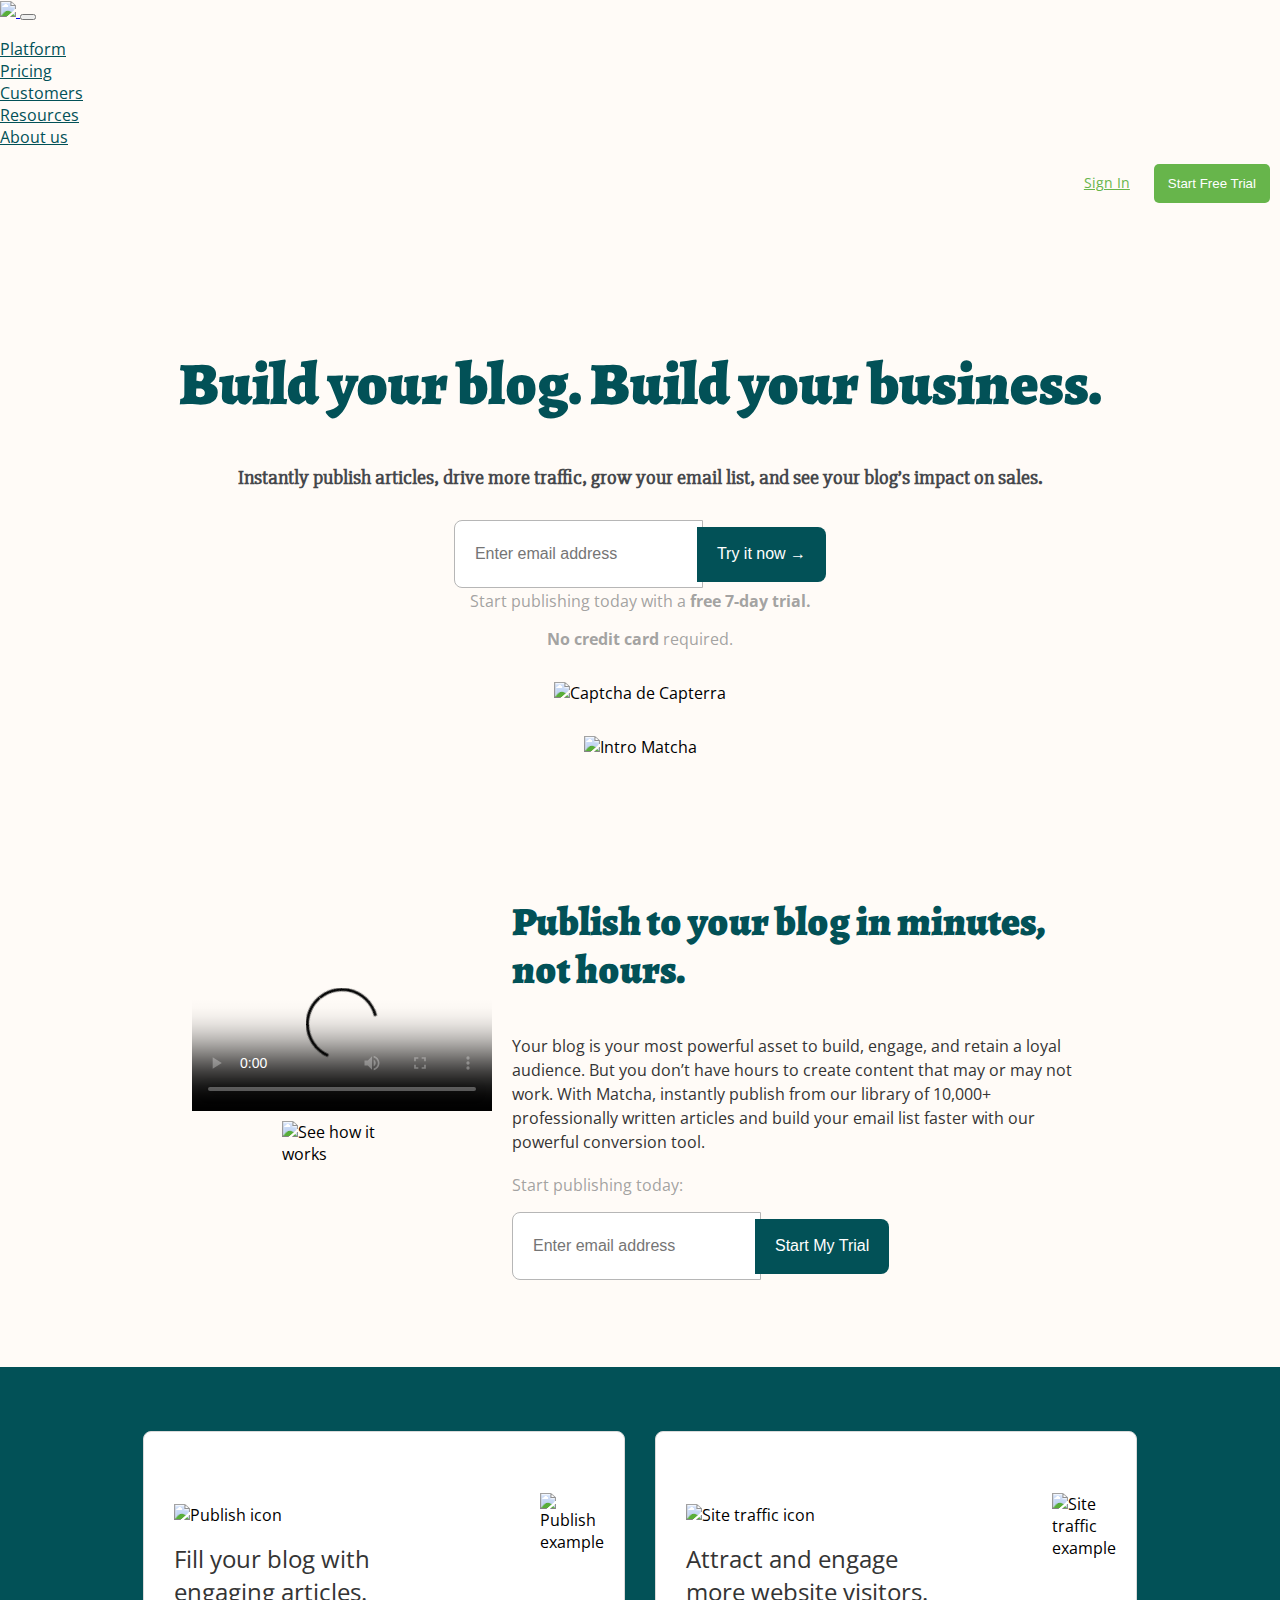
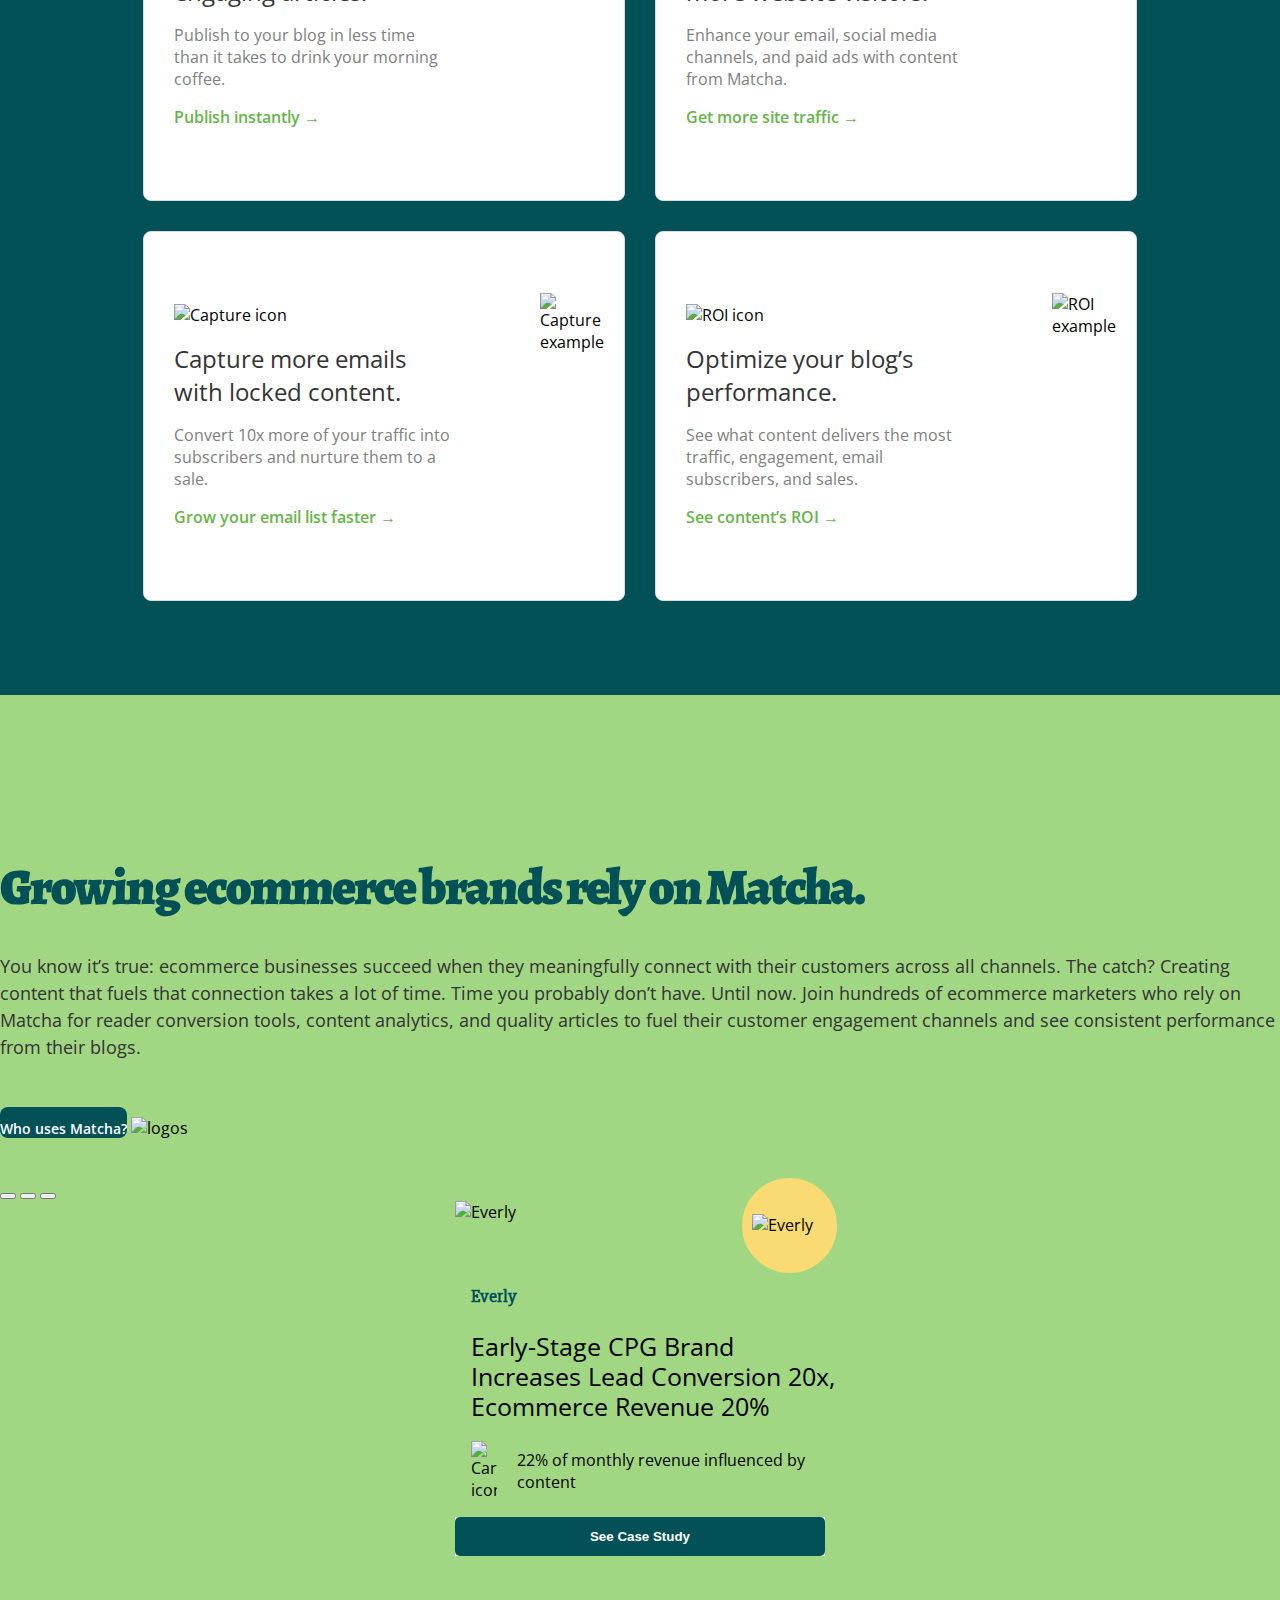
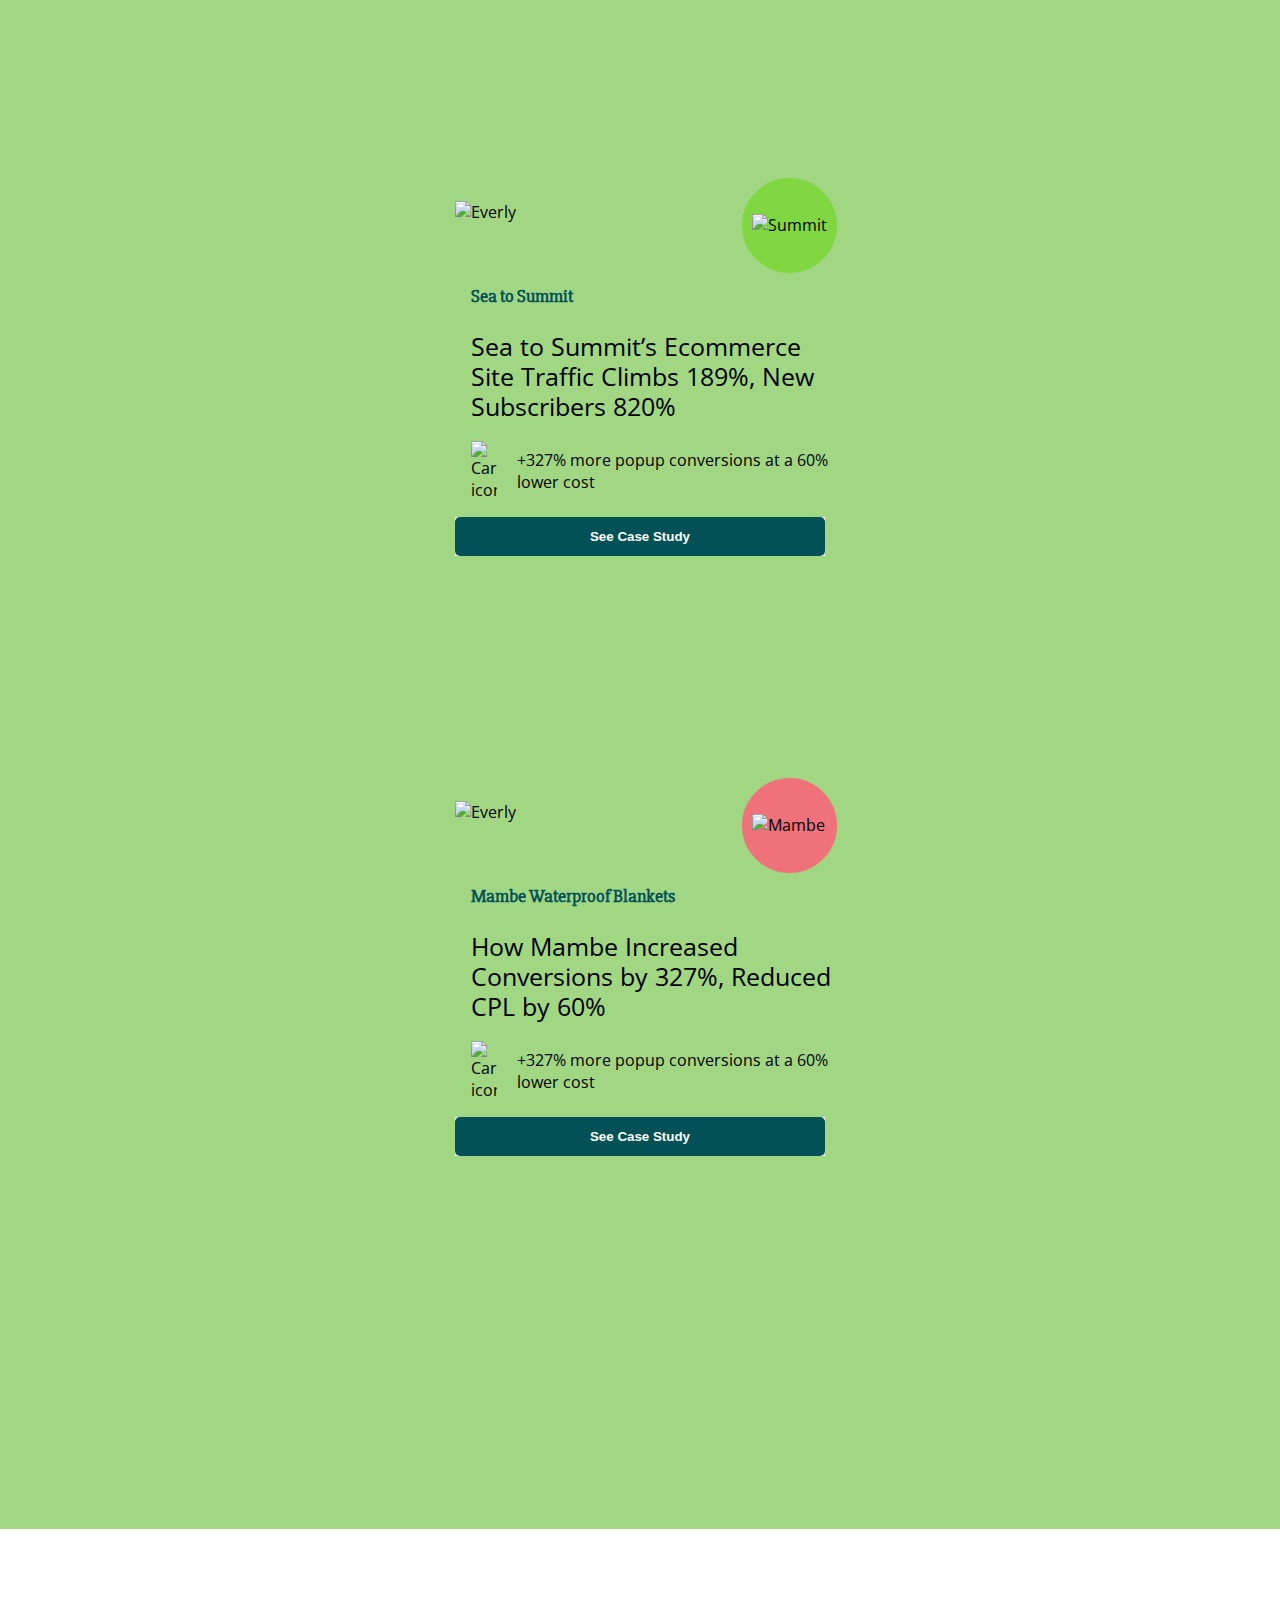
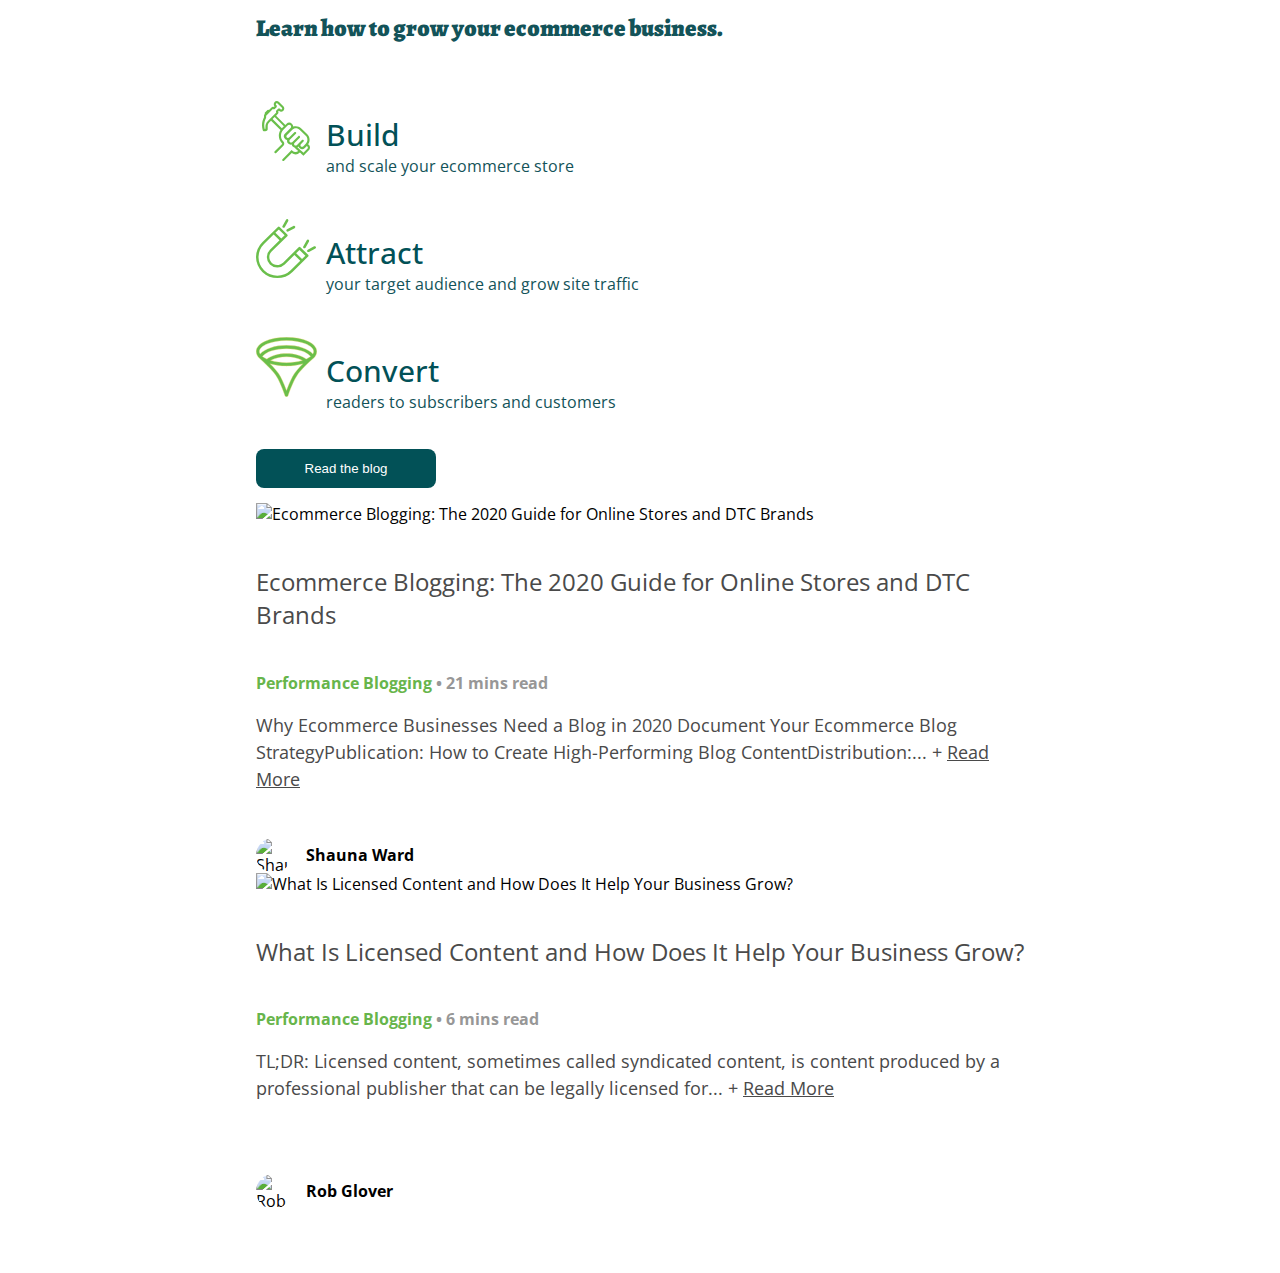
==== commit d8d7ebca: "Actualización 7ma clase SASS SCSS" ====
--- a/index.html
+++ b/index.html
@@ -13,6 +13,7 @@
     href="https://fonts.googleapis.com/css2?family=Alegreya:wght@500;700;900&family=Slabo+27px&family=Open+Sans&display=swap"
     rel="stylesheet">
   <link rel="stylesheet" href="style.css">
+  <link rel="stylesheet" href="output.css">
   <title>Matcha</title>
 </head>
 <link href="https://cdn.jsdelivr.net/npm/bootstrap@5.1.3/dist/css/bootstrap.min.css" rel="stylesheet"
@@ -326,6 +327,100 @@
     </div>
   </section>
 
+  <section class="container blog">
+    <div class="row">
+      <div class="col">
+        <h2 class="title">Learn how to grow your ecommerce business.</h2>
+        <article class="process-list">
+          <div class="process">
+            <div class="process-icon">
+              <img src="./images/build.svg" alt="Build icon" />
+            </div>
+            <div class="process-description">
+              <h3>Build</h3>
+              <p>and scale your ecommerce store</p>
+            </div>
+          </div>
+          <div class="process">
+            <div class="process-icon">
+              <img src="./images/attract.svg" alt="Attract icon" />
+            </div>
+            <div class="process-description">
+              <h3>Attract</h3>
+              <p>your target audience and grow site traffic</p>
+            </div>
+          </div>
+          <div class="process">
+            <div class="process-icon">
+              <img src="./images/convert.svg" alt="Convert icon" />
+            </div>
+            <div class="process-description">
+              <h3>Convert</h3>
+              <p>readers to subscribers and customers</p>
+            </div>
+          </div>
+        </article>
+        <button>Read the blog</button>
+      </div>
+
+      <div class="col">
+        <div class="card">
+          <img src="https://getmatcha.com/wp-content/uploads/2019/03/david-marcu-114194-1052x699.jpg"
+            class="card-img-top" alt="Ecommerce Blogging: The 2020 Guide for Online Stores and DTC Brands" />
+          <div class="card-body">
+            <h5 class="card-title">
+              Ecommerce Blogging: The 2020 Guide for Online Stores and DTC Brands
+            </h5>
+            <p class="metadata">
+              <strong class="category">Performance Blogging </strong>
+              <strong class="read-time">• 21 mins read</strong>
+            </p>
+            <p class="card-text">
+              Why Ecommerce Businesses Need a Blog in
+              2020 Document Your Ecommerce Blog StrategyPublication: How to Create
+              High-Performing Blog ContentDistribution:...
+              <span class="read-more">+ <a>Read More</a></span>
+            </p>
+            <div class="author">
+              <img src="https://secure.gravatar.com/avatar/b1c37d9c6b3a36a5eb64d7112bf71ca4?s=96&d=retro&r=g"
+                alt="Shauna Ward" />
+              <p>Shauna Ward</p>
+            </div>
+          </div>
+        </div>
+      </div>
+
+      <div class="col">
+        <div class="card">
+          <img src="https://getmatcha.com/wp-content/uploads/2019/06/arnel-hasanovic-MNd-Rka1o0Q-1049x699.jpg"
+            class="card-img-top" alt="What Is Licensed Content and How Does It Help Your Business Grow?">
+          <div class="card-body">
+            <h5 class="card-title">
+              What Is Licensed Content and How Does It Help Your Business
+              Grow?
+            </h5>
+            <p class="metadata">
+              <strong class="category">Performance Blogging </strong>
+              <strong class="read-time">• 6 mins read</strong>
+            </p>
+            <p class="card-text">
+              TL;DR: Licensed content, sometimes called syndicated content, is
+              content produced by a professional publisher that can be legally
+              licensed for...
+              <span class="read-more">+ <a>Read More</a></span>
+            </p>
+            <div class="author d-flex align-items-center">
+              <img src="https://secure.gravatar.com/avatar/c2f0381c76fae0875a4c15deb4e0a2f8?s=96&amp;d=retro&amp;r=g"
+                alt="Rob Glover">
+              <p>Rob Glover</p>
+            </div>
+          </div>
+        </div>
+      </div>
+    </div>
+  </section>
+
+
   <script src="https://cdn.jsdelivr.net/npm/bootstrap@5.1.3/dist/js/bootstrap.bundle.min.js"
     integrity="sha384-ka7Sk0Gln4gmtz2MlQnikT1wXgYsOg+OMhuP+IlRH9sENBO0LRn5q+8nbTov4+1p"
     crossorigin="anonymous"></script>
--- a/output.css
+++ b/output.css
@@ -0,0 +1,84 @@
+.blog .title {
+  font-family: "Alegreya", serif;
+  color: #135359;
+  font-weight: 900;
+}
+
+.blog {
+  background-color: #ffffff;
+  max-width: unset !important;
+  padding: 5% 20%;
+}
+.blog .process-list {
+  margin: 40px 0 36px;
+}
+.blog .process-list .process {
+  margin-bottom: 25px;
+  display: flex;
+  justify-content: flex-start;
+  align-items: center;
+}
+.blog .process-list .process > div > h3 {
+  color: #025157;
+  margin-bottom: 0;
+  font-size: 30px;
+  font-weight: 500;
+}
+.blog .process-list .process > div > p {
+  color: #135359;
+  margin: 0;
+}
+.blog .process-list .process .process-icon {
+  width: 60px;
+  height: 60px;
+  margin-right: 10px;
+  text-align: center;
+}
+.blog .process-list .process .process-icon img {
+  height: 100%;
+}
+.blog .card-title {
+  font-size: 24px;
+  color: #4a4a4a;
+  font-weight: 400;
+}
+.blog .metadata .category {
+  color: #67b54b;
+}
+.blog .metadata .read-time {
+  color: #979797;
+}
+.blog .card-text {
+  color: #4a4a4a;
+  font-size: 18px;
+  line-height: 1.5em;
+  min-height: 6em;
+}
+.blog .card-text .read-more a {
+  text-decoration: underline;
+}
+.blog .author {
+  display: flex;
+  align-items: center;
+}
+.blog .author img {
+  border-radius: 50%;
+  width: 35px;
+  height: 35px;
+}
+.blog .author p {
+  margin: 0 15px 0;
+  font-weight: 700;
+}
+.blog button {
+  height: auto;
+  border-radius: 8px;
+  padding: 12px;
+  width: 180px;
+  margin-bottom: 15px;
+  background-color: #025157;
+  color: #ffffff;
+  border: 0;
+}
+
+/*# sourceMappingURL=output.css.map */
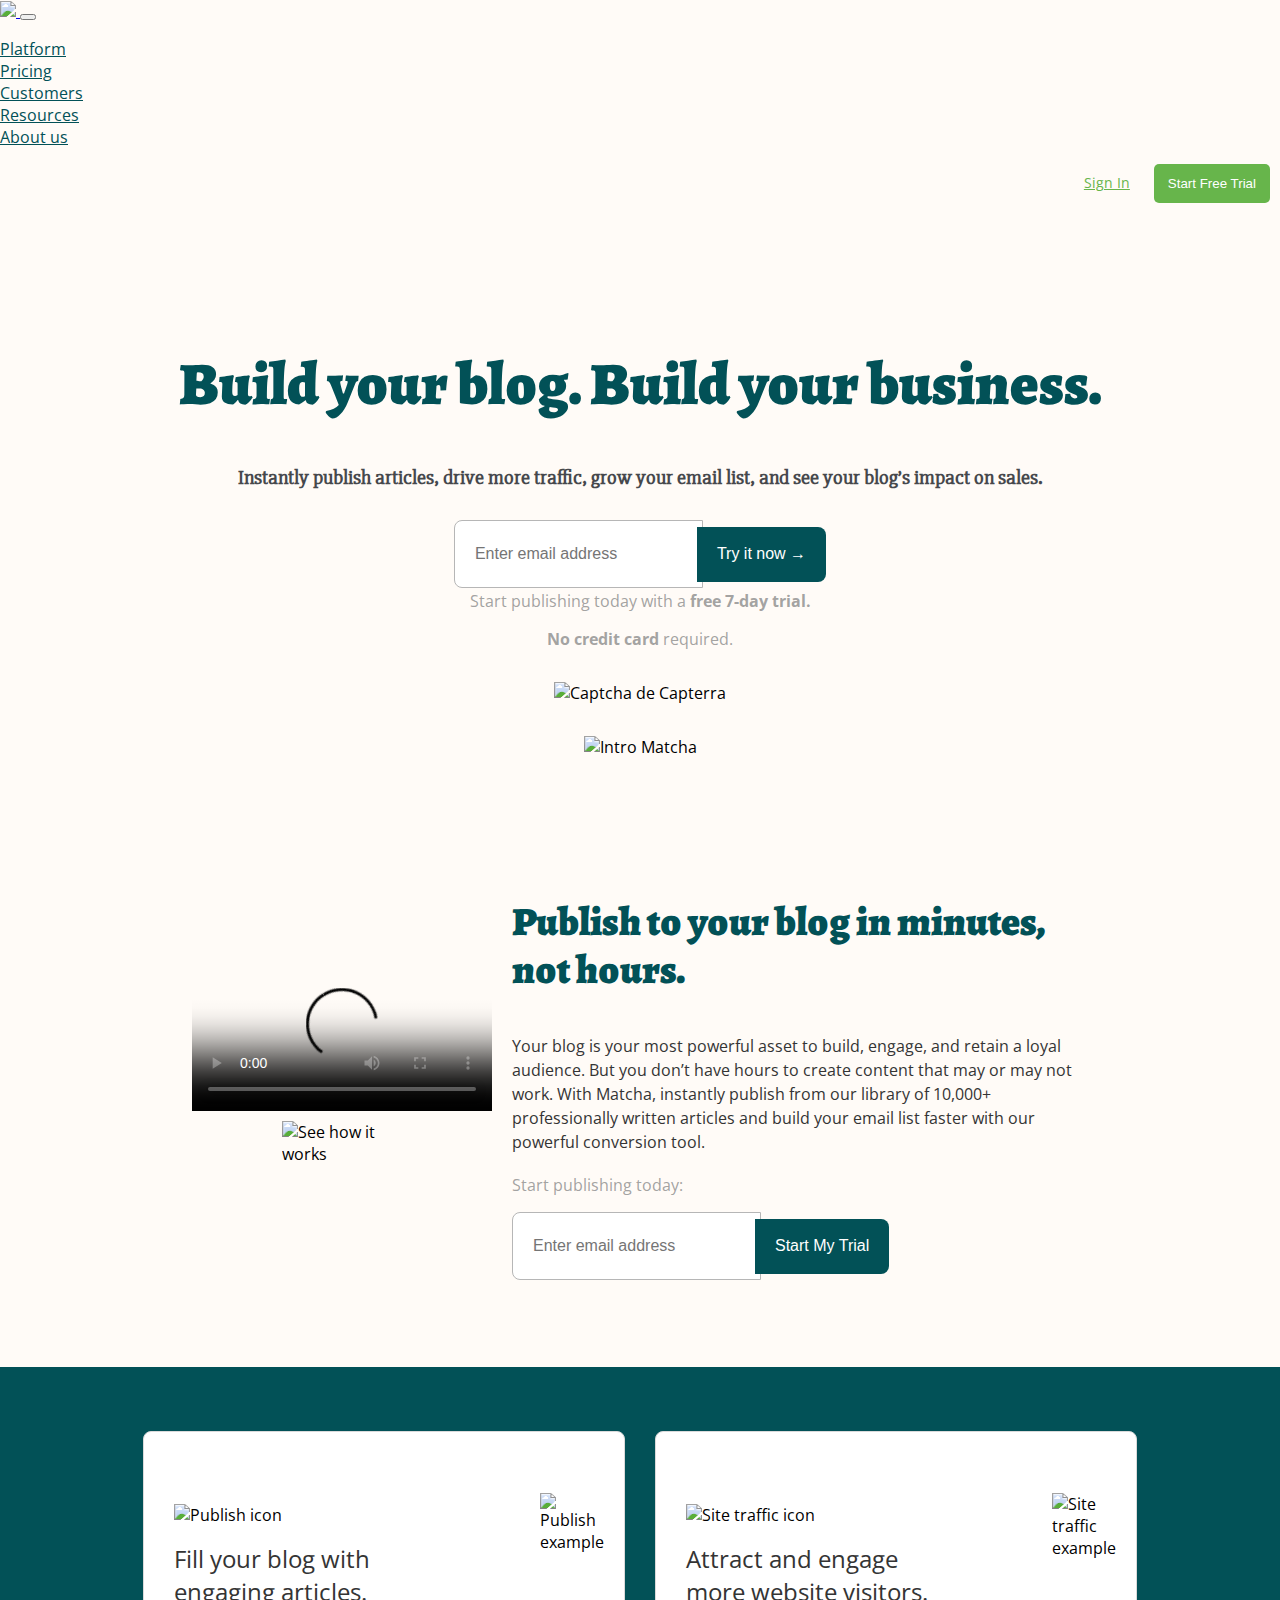
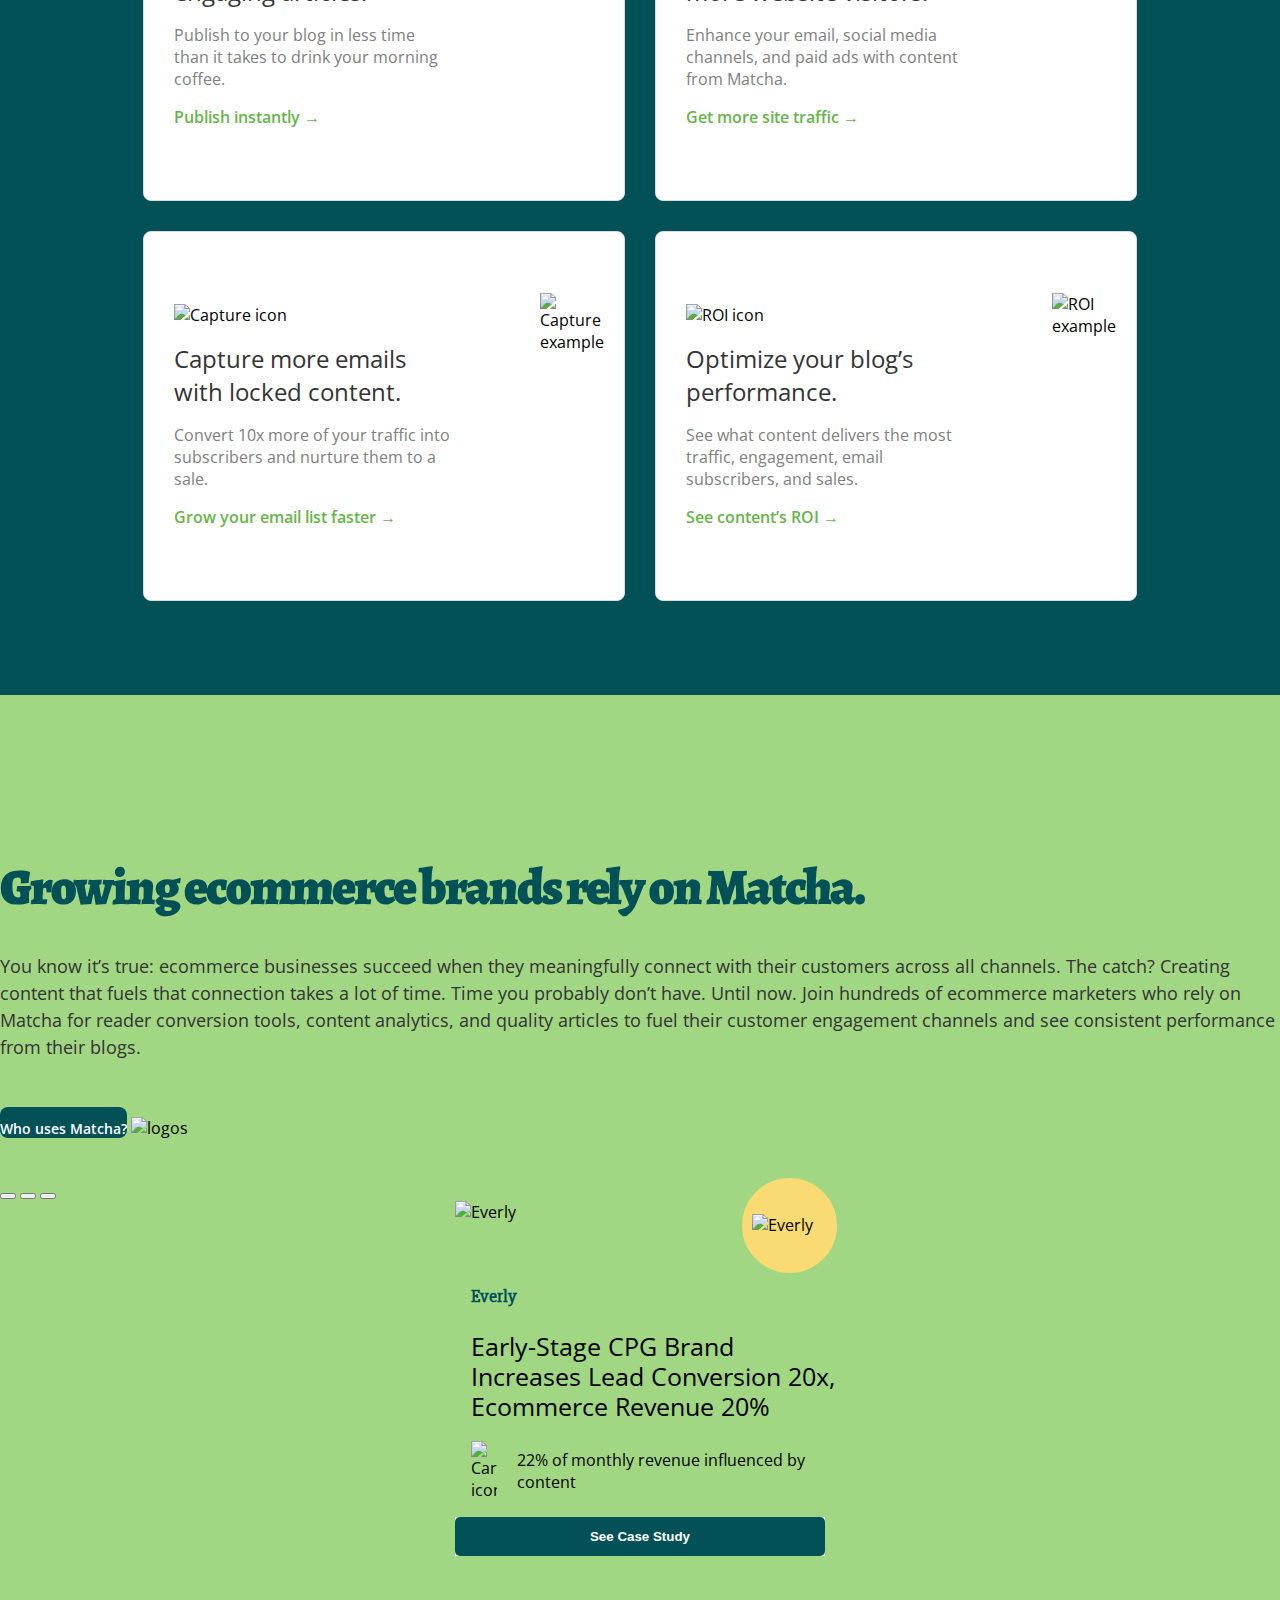
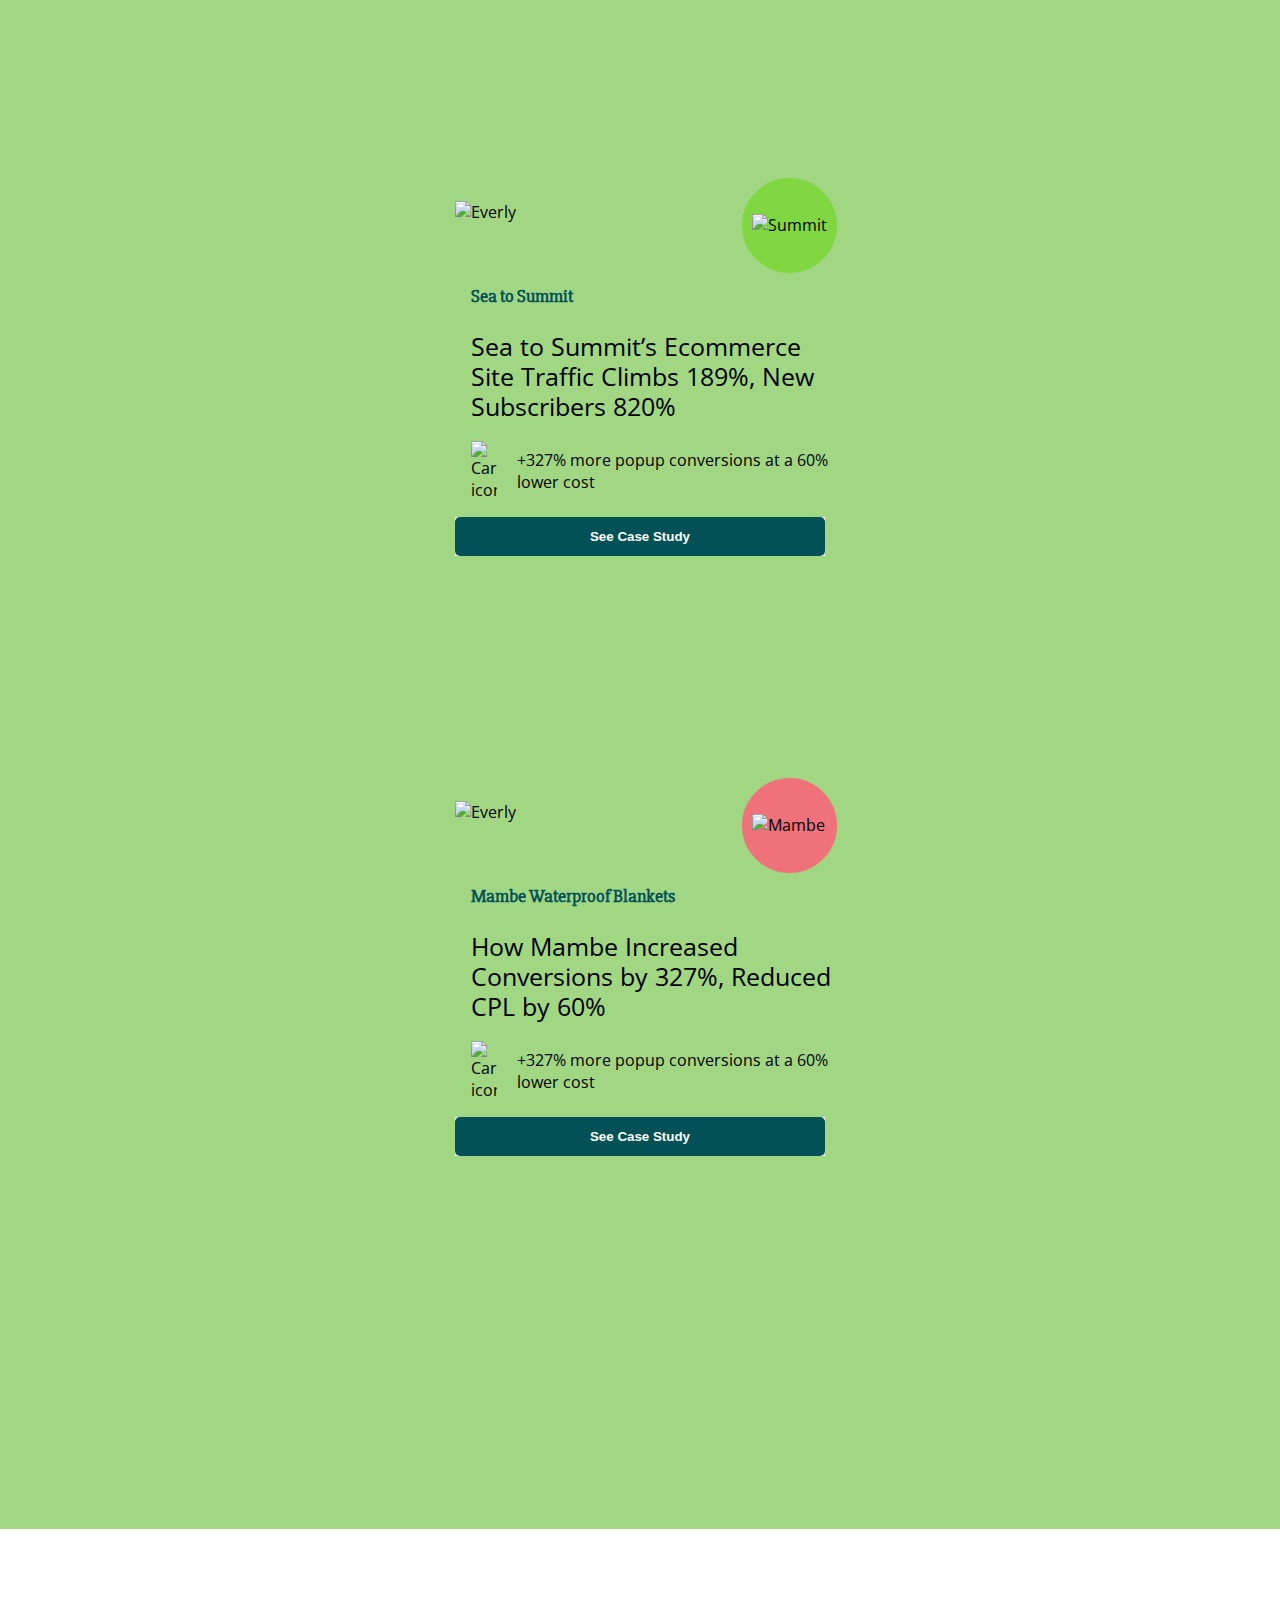
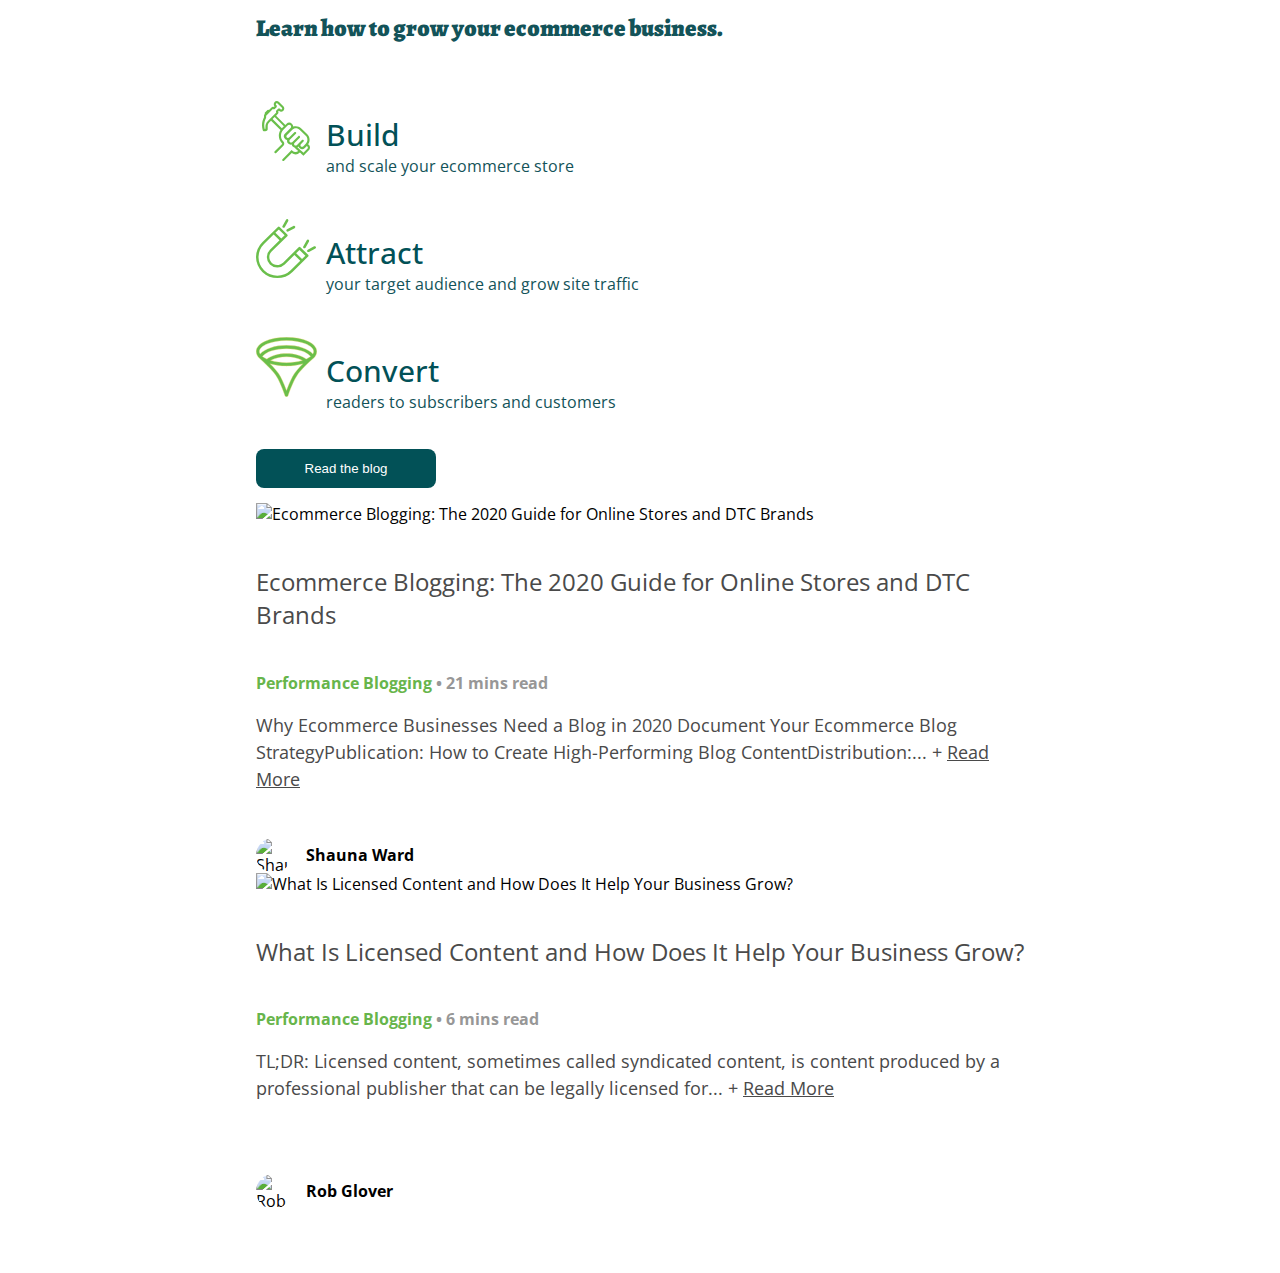
==== commit b7ca7fa8: "Este es mi commit de APP JS y template de email" ====
--- a/index.html
+++ b/index.html
@@ -420,7 +420,7 @@
     </div>
   </section>
 
-
+  <script src="app.js"></script>
   <script src="https://cdn.jsdelivr.net/npm/bootstrap@5.1.3/dist/js/bootstrap.bundle.min.js"
     integrity="sha384-ka7Sk0Gln4gmtz2MlQnikT1wXgYsOg+OMhuP+IlRH9sENBO0LRn5q+8nbTov4+1p"
     crossorigin="anonymous"></script>
